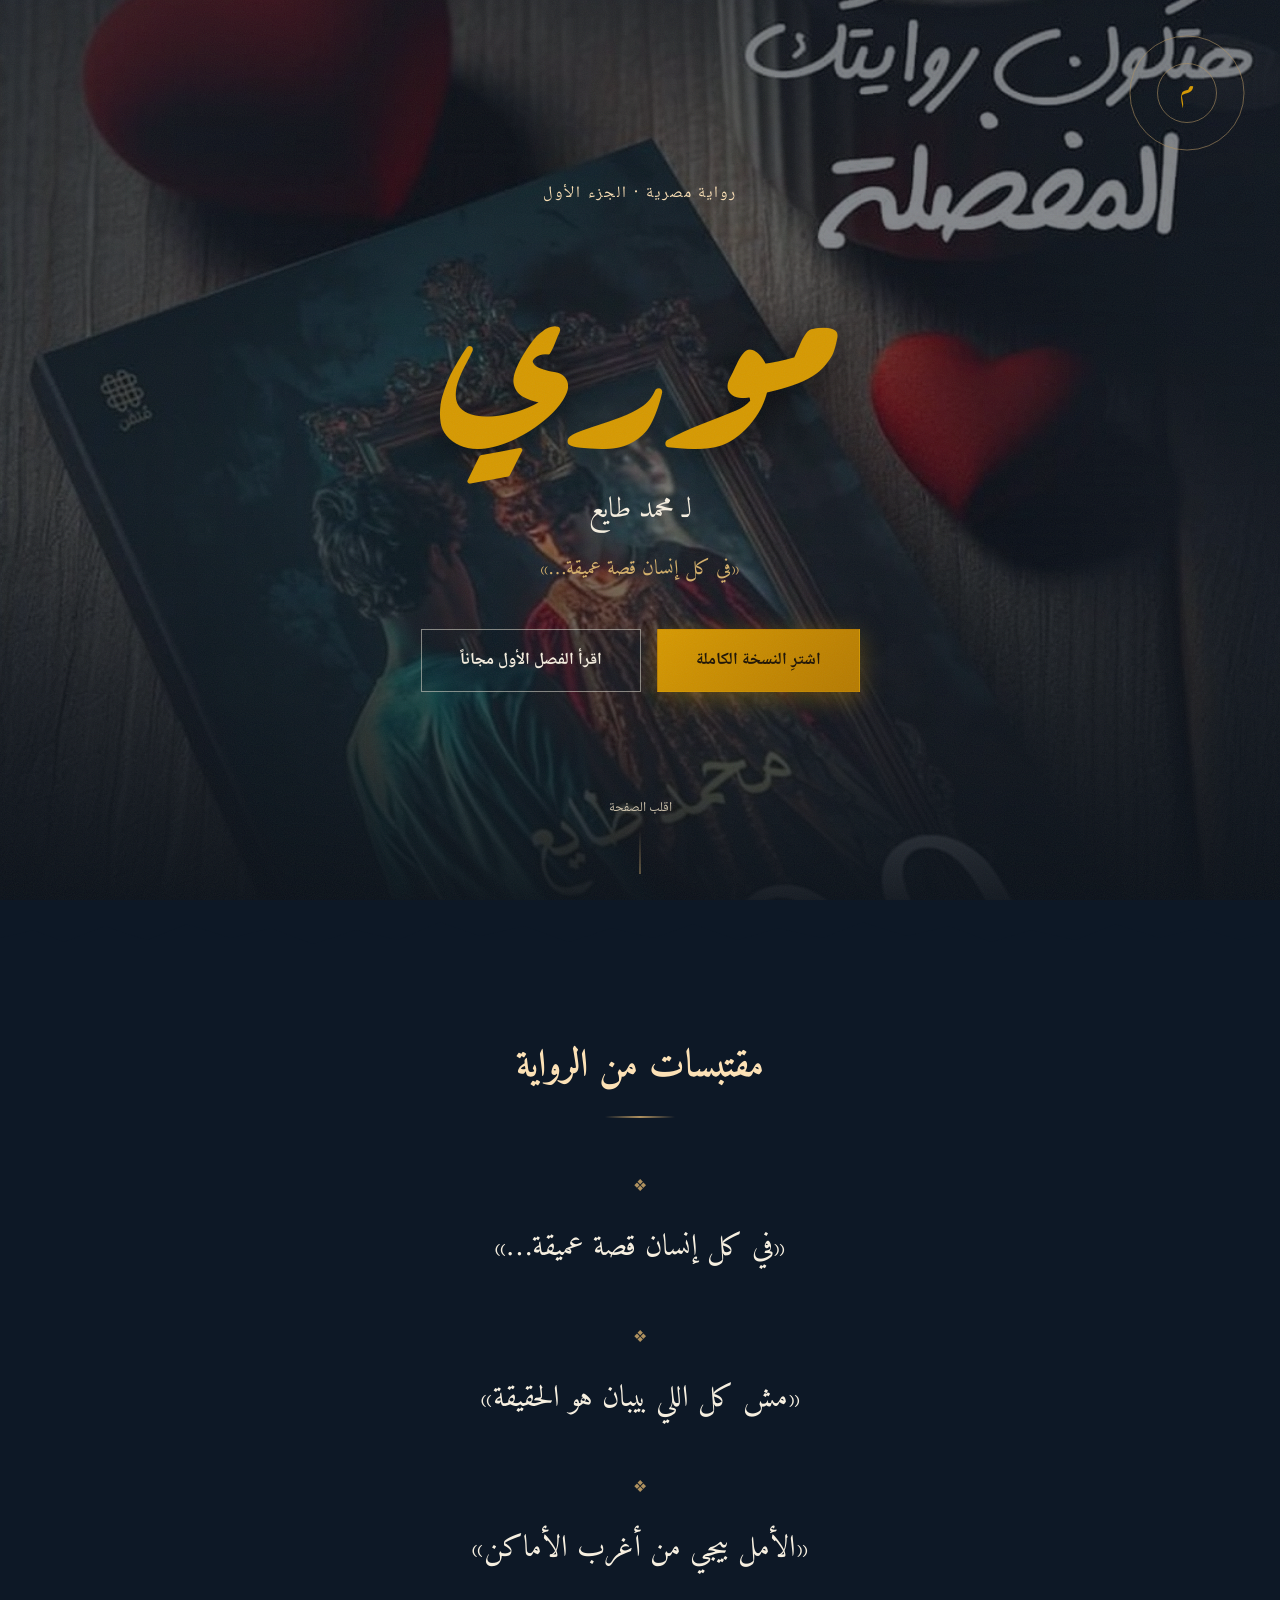
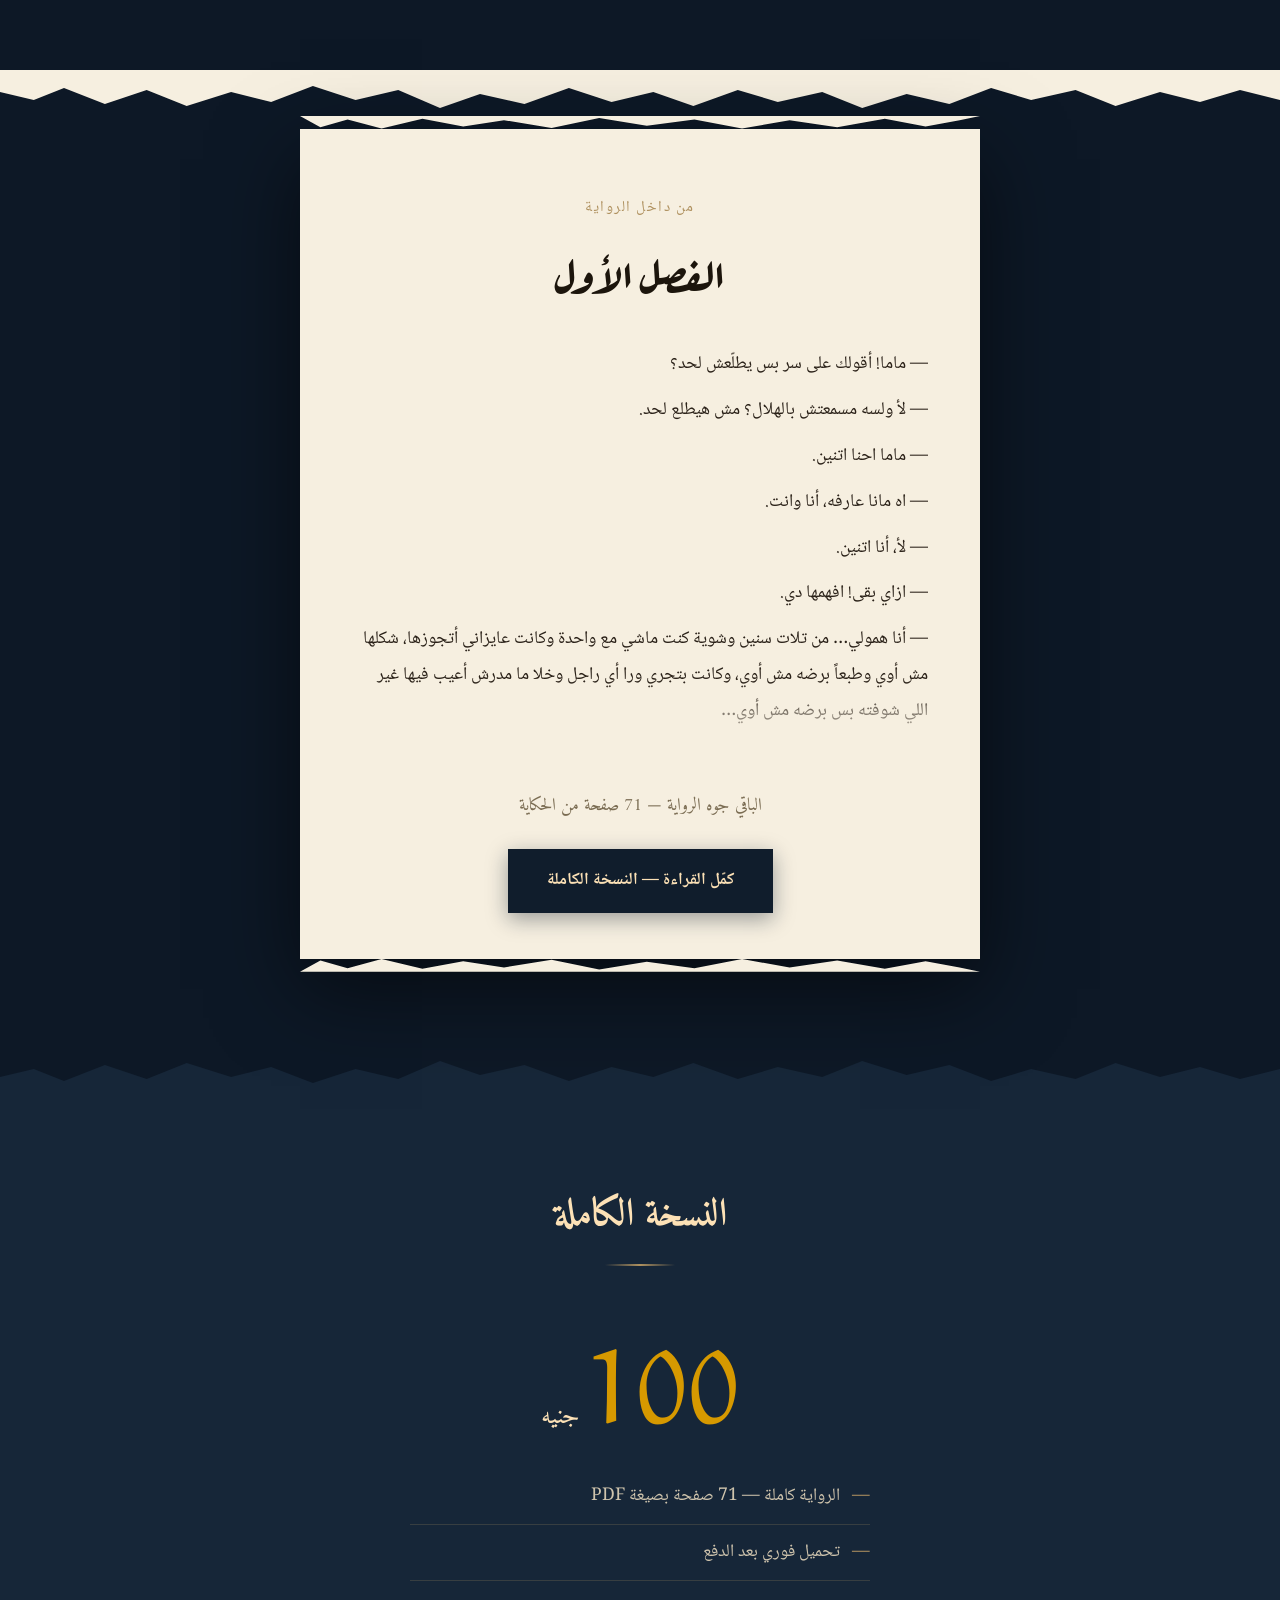
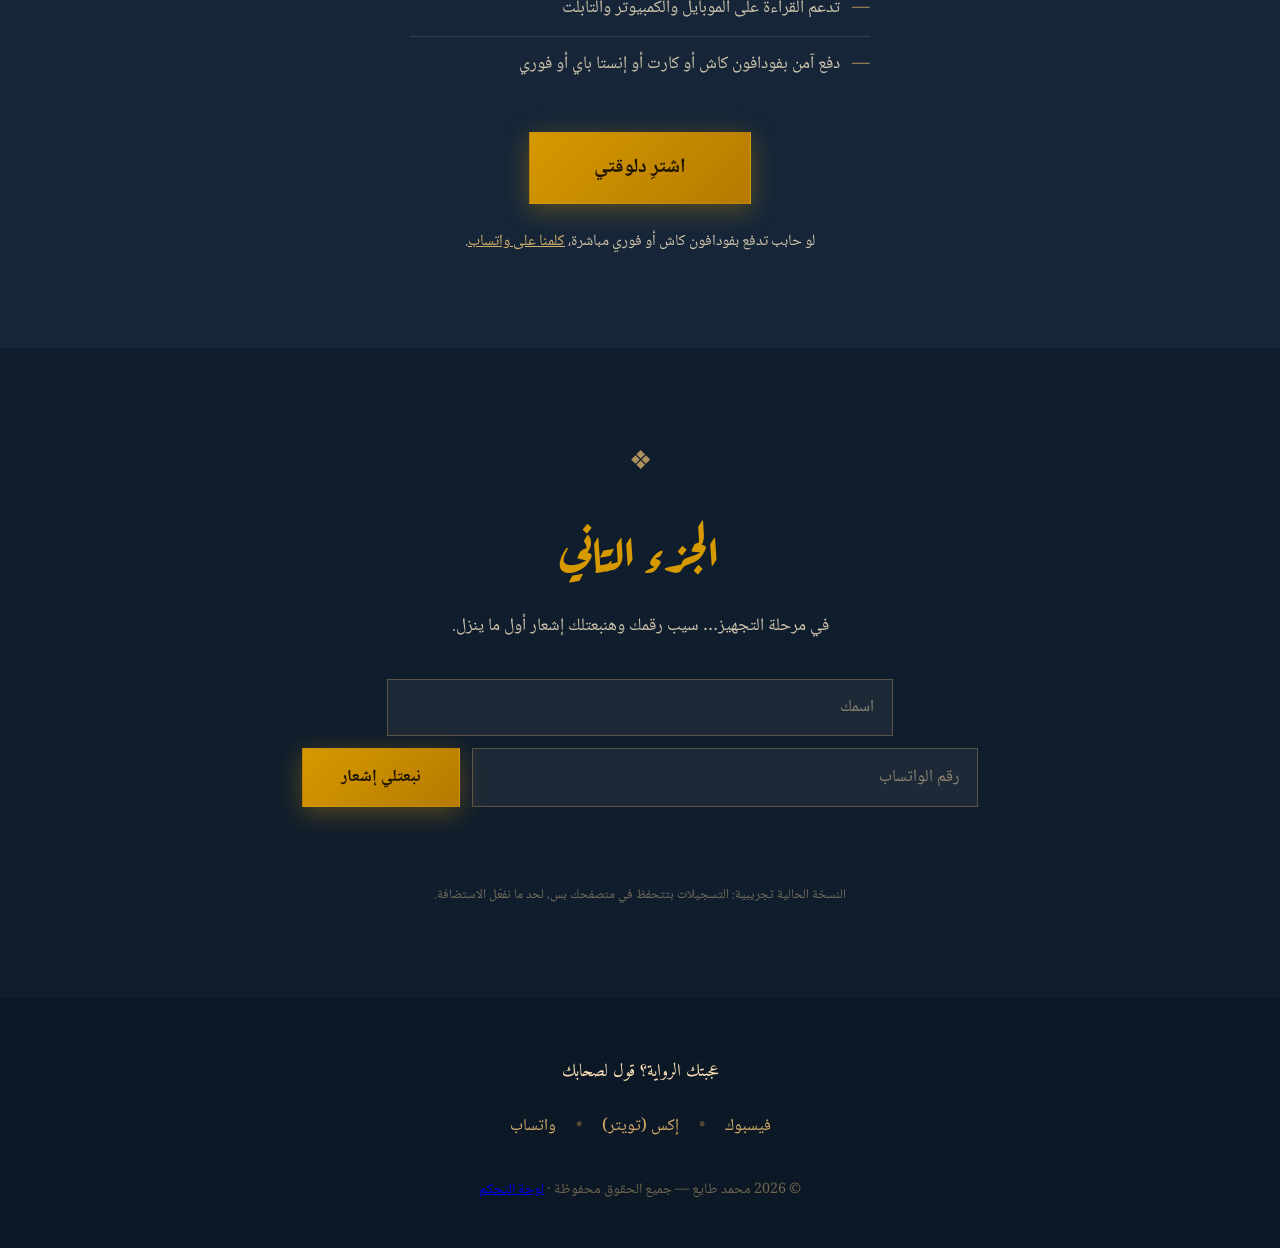
==== app/index.html @ 27481fc7 "Add files via upload" ====
<!DOCTYPE html>
<html lang="ar" dir="rtl">
<head>
    <meta charset="UTF-8">
    <meta name="viewport" content="width=device-width, initial-scale=1.0">
    <title>موري — رواية محمد طايع | اقرأ الفصل الأول مجاناً</title>
    <meta name="description" content="رواية «موري» لـ محمد طايع — هتكون روايتك المفضلة. اقرأ الفصل الأول مجاناً واشترِ النسخة الكاملة بتحميل فوري. الجزء التاني في مرحلة التجهيز.">

    <!-- Open Graph / Facebook -->
    <meta property="og:type" content="website">
    <meta property="og:title" content="موري — رواية محمد طايع">
    <meta property="og:description" content="هتكون روايتك المفضلة. اقرأ الفصل الأول مجاناً!">
    <meta property="og:image" content="https://mtayea.com/mory-cover.jpg">
    <meta property="og:url" content="https://mtayea.com">
    <meta property="og:locale" content="ar_AR">

    <!-- Twitter Card -->
    <meta name="twitter:card" content="summary_large_image">
    <meta name="twitter:title" content="موري — رواية محمد طايع">
    <meta name="twitter:description" content="هتكون روايتك المفضلة. اقرأ الفصل الأول مجاناً!">
    <meta name="twitter:image" content="https://mtayea.com/mory-cover.jpg">

    <link rel="icon" type="image/jpeg" href="mory-cover.jpg">
    <link rel="preconnect" href="https://fonts.googleapis.com">
    <link rel="preconnect" href="https://fonts.gstatic.com" crossorigin>
    <link href="https://fonts.googleapis.com/css2?family=Aref+Ruqaa:wght@400;700&family=Amiri:ital,wght@0,400;0,700;1,400&family=Noto+Naskh+Arabic:wght@400;600;700&display=swap" rel="stylesheet">
    <link rel="stylesheet" href="style.css">

    <!-- بيانات منظمة لمحركات البحث -->
    <script type="application/ld+json">
    {
        "@context": "https://schema.org",
        "@type": "Book",
        "name": "موري",
        "author": { "@type": "Person", "name": "محمد طايع" },
        "inLanguage": "ar",
        "bookFormat": "https://schema.org/EBook",
        "image": "https://mtayea.com/mory-cover.jpg",
        "url": "https://mtayea.com",
        "offers": { "@type": "Offer", "price": "100", "priceCurrency": "EGP", "availability": "https://schema.org/InStock" }
    }
    </script>
</head>
<body>

    <!-- طبقة حبيبات ورقية فوق الصفحة كلها -->
    <div class="grain" aria-hidden="true"></div>

    <!-- ============ الواجهة الرئيسية ============ -->
    <header class="hero" id="top">
        <div class="hero-bg" id="heroBg">
            <img src="mory-cover.jpg" alt="" aria-hidden="true" id="heroCoverImg">
        </div>
        <div class="hero-shade" aria-hidden="true"></div>

        <div class="hero-content">
            <p class="kicker reveal">رواية مصرية &middot; الجزء الأول</p>
            <h1 class="title reveal">موري</h1>
            <p class="author reveal">لـ محمد طايع</p>
            <p class="tagline reveal">«في كل إنسان قصة عميقة…»</p>
            <div class="hero-cta reveal">
                <a href="#buy" class="btn btn-gold">اشترِ النسخة الكاملة</a>
                <a href="#preview" class="btn btn-ghost">اقرأ الفصل الأول مجاناً</a>
            </div>
        </div>

        <!-- ختم دائري دوّار -->
        <div class="seal" aria-hidden="true">
            <svg viewBox="0 0 120 120">
                <defs>
                    <path id="sealPath" d="M60,60 m-44,0 a44,44 0 1,1 88,0 a44,44 0 1,1 -88,0"></path>
                </defs>
                <circle cx="60" cy="60" r="58" fill="none" stroke="#af915f" stroke-width="1" opacity="0.6"></circle>
                <circle cx="60" cy="60" r="30" fill="none" stroke="#af915f" stroke-width="1" opacity="0.6"></circle>
                <text class="seal-text">
                    <textPath href="#sealPath">رواية موري &bull; الجزء الأول &bull; محمد طايع &bull; رواية موري &bull; الجزء الأول &bull;</textPath>
                </text>
                <text x="60" y="66" text-anchor="middle" class="seal-center">م</text>
            </svg>
        </div>

        <a class="scroll-hint" href="#quotes" aria-label="انزل للأسفل">
            <span>اقلب الصفحة</span>
            <i></i>
        </a>
    </header>

    <!-- فاصل ورقي ممزق -->
    <svg class="tear" viewBox="0 0 1440 60" preserveAspectRatio="none" aria-hidden="true">
        <path fill="#0d1826" d="M0,60 L0,38 L38,30 L72,42 L118,26 L165,40 L210,24 L260,38 L305,28 L352,44 L400,30 L448,40 L495,22 L540,36 L590,26 L640,42 L688,28 L735,38 L780,24 L830,40 L875,28 L925,38 L970,22 L1020,36 L1068,26 L1115,42 L1160,30 L1210,40 L1255,24 L1305,38 L1350,28 L1395,40 L1440,30 L1440,60 Z"></path>
    </svg>

    <!-- ============ مقتبسات ============ -->
    <section class="quotes" id="quotes">
        <div class="wrap">
            <h2 class="section-title reveal">مقتبسات من الرواية</h2>
            <blockquote class="reveal">
                <p>«في كل إنسان قصة عميقة…»</p>
            </blockquote>
            <blockquote class="reveal">
                <p>«مش كل اللي بيبان هو الحقيقة»</p>
            </blockquote>
            <blockquote class="reveal">
                <p>«الأمل بيجي من أغرب الأماكن»</p>
            </blockquote>
        </div>
    </section>

    <svg class="tear flip" viewBox="0 0 1440 60" preserveAspectRatio="none" aria-hidden="true">
        <path fill="#f6efe0" d="M0,60 L0,38 L38,30 L72,42 L118,26 L165,40 L210,24 L260,38 L305,28 L352,44 L400,30 L448,40 L495,22 L540,36 L590,26 L640,42 L688,28 L735,38 L780,24 L830,40 L875,28 L925,38 L970,22 L1020,36 L1068,26 L1115,42 L1160,30 L1210,40 L1255,24 L1305,38 L1350,28 L1395,40 L1440,30 L1440,60 Z"></path>
    </svg>

    <!-- ============ الفصل الأول المجاني ============ -->
    <section class="preview" id="preview">
        <div class="wrap">
            <div class="paper reveal">
                <p class="chapter-label">من داخل الرواية</p>
                <h2 class="chapter-title">الفصل الأول</h2>
                <div class="chapter-text">
                    <p>&mdash; ماما! أقولك على سر بس يطلّعش لحد؟</p>
                    <p>&mdash; لأ ولسه مسمعتش بالهلال؟ مش هيطلع لحد.</p>
                    <p>&mdash; ماما احنا اتنين.</p>
                    <p>&mdash; اه مانا عارفه، أنا وانت.</p>
                    <p>&mdash; لأ، أنا اتنين.</p>
                    <p>&mdash; ازاي بقى! افهمها دي.</p>
                    <p>&mdash; أنا همولي&hellip; من تلات سنين وشوية كنت ماشي مع واحدة وكانت عايزاني أتجوزها، شكلها مش أوي وطبعاً برضه مش أوي، وكانت بتجري ورا أي راجل وخلا ما مدرش أعيب فيها غير اللي شوفته بس برضه مش أوي&hellip;</p>
                </div>
                <div class="paper-fade" aria-hidden="true"></div>
                <p class="paper-teaser">الباقي جوه الرواية &mdash; 71 صفحة من الحكاية</p>
                <a href="#buy" class="btn btn-dark">كمّل القراءة — النسخة الكاملة</a>
            </div>
        </div>
    </section>

    <svg class="tear" viewBox="0 0 1440 60" preserveAspectRatio="none" aria-hidden="true">
        <path fill="#162638" d="M0,60 L0,38 L38,30 L72,42 L118,26 L165,40 L210,24 L260,38 L305,28 L352,44 L400,30 L448,40 L495,22 L540,36 L590,26 L640,42 L688,28 L735,38 L780,24 L830,40 L875,28 L925,38 L970,22 L1020,36 L1068,26 L1115,42 L1160,30 L1210,40 L1255,24 L1305,38 L1350,28 L1395,40 L1440,30 L1440,60 Z"></path>
    </svg>

    <!-- ============ الشراء ============ -->
    <section class="buy" id="buy">
        <div class="wrap">
            <div id="downloadSection" class="download-banner" hidden>
                <h2>🎉 شكراً لشرائك!</h2>
                <p>الرواية كاملة جاهزة ليك دلوقتي.</p>
                <a href="mory.pdf" download class="btn btn-green">تحميل الرواية (PDF)</a>
            </div>

            <div id="downloadSection2" class="download-banner" hidden>
                <h2>🎉 شكراً لشرائك!</h2>
                <p>الجزء التاني جاهز ليك دلوقتي.</p>
                <a href="#" id="dlPart2" download class="btn btn-green">تحميل الجزء التاني (PDF)</a>
            </div>

            <figure id="backCoverWrap" class="back-cover" hidden>
                <img id="backCoverImg" src="" alt="الغلاف الخلفي لرواية موري">
                <figcaption>من قلب الغلاف</figcaption>
            </figure>

            <h2 class="section-title reveal">النسخة الكاملة</h2>
            <p class="price reveal"><span class="amount" id="priceLabel">100</span> <span class="currency">جنيه</span></p>
            <ul class="included reveal">
                <li>الرواية كاملة &mdash; 71 صفحة بصيغة PDF</li>
                <li>تحميل فوري بعد الدفع</li>
                <li>تدعم القراءة على الموبايل والكمبيوتر والتابلت</li>
                <li>دفع آمن بفودافون كاش أو كارت أو إنستا باي أو فوري</li>
            </ul>
            <button id="buyBtn" class="btn btn-gold btn-big reveal">اشترِ دلوقتي</button>
            <p class="pay-note reveal">لو حابب تدفع بفودافون كاش أو فوري مباشرة، <a href="#" id="whatsappOrder">كلمنا على واتساب</a>.</p>
        </div>
    </section>

    <!-- ============ الجزء التاني ============ -->
    <section class="part2" id="part2">
        <!-- حالة: لسه متنشرش -->
        <div class="wrap reveal" id="part2Pending">
            <p class="part2-mark" aria-hidden="true">❖</p>
            <h2>الجزء التاني</h2>
            <p class="part2-sub">في مرحلة التجهيز&hellip; سيب رقمك وهنبعتلك إشعار أول ما ينزل.</p>
            <form id="notifyForm" class="notify-form" novalidate>
                <label class="sr-only" for="notifyName">الاسم</label>
                <input type="text" id="notifyName" name="name" placeholder="اسمك" required>
                <label class="sr-only" for="notifyPhone">رقم الواتساب</label>
                <input type="tel" id="notifyPhone" name="phone" placeholder="رقم الواتساب" dir="rtl" required>
                <button type="submit" class="btn btn-gold">نبعتلي إشعار</button>
            </form>
            <p id="notifyMsg" class="notify-msg" role="status"></p>
            <p class="notify-foot">النسخة الحالية تجريبية: التسجيلات بتتحفظ في متصفحك بس، لحد ما نفعّل الاستضافة.</p>
        </div>

        <!-- حالة: متاح للشراء -->
        <div class="wrap" id="part2Live" hidden>
            <p class="part2-mark" aria-hidden="true">❖</p>
            <h2 id="part2Title">موري — الجزء التاني</h2>
            <p class="part2-sub">تكملة الحكاية&hellip; <span id="part2PriceLabel"></span> جنيه بس.</p>
            <button id="buyPart2Btn" class="btn btn-gold btn-big">اشترِ الجزء التاني</button>
            <p class="pay-note">لو حابب تدفع بفودافون كاش أو فوري مباشرة، <a href="#" id="whatsappOrder2">كلمنا على واتساب</a>.</p>
        </div>
    </section>

    <!-- ============ التذييل ============ -->
    <footer class="footer">
        <div class="wrap">
            <p class="footer-title">عجبتك الرواية؟ قول لصحابك</p>
            <div class="share-row">
                <button type="button" class="share-link" data-share="facebook">فيسبوك</button>
                <span class="dot" aria-hidden="true">&bull;</span>
                <button type="button" class="share-link" data-share="twitter">إكس (تويتر)</button>
                <span class="dot" aria-hidden="true">&bull;</span>
                <button type="button" class="share-link" data-share="whatsapp">واتساب</button>
            </div>
            <p class="copyright">© <span id="year"></span> محمد طايع &mdash; جميع الحقوق محفوظة &middot; <a href="admin.html">لوحة التحكم</a></p>
        </div>
    </footer>

    <!-- ============ نافذة الدفع ============ -->
    <div class="modal" id="payModal" role="dialog" aria-modal="true" aria-labelledby="payTitle" hidden>
        <div class="modal-backdrop" data-close></div>
        <div class="modal-panel">
            <button type="button" class="modal-close" data-close aria-label="إغلاق">&times;</button>
            <h2 id="payTitle">إتمام الشراء</h2>
            <p class="modal-sub">سيب بياناتك عشان نبعتلك الرواية ونأكد الدفع:</p>

            <form id="payForm" novalidate>
                <div class="field">
                    <label for="custName">الاسم الأول</label>
                    <input type="text" id="custName" required autocomplete="given-name">
                </div>
                <div class="field">
                    <label for="custPhone">رقم الموبايل</label>
                    <input type="tel" id="custPhone" placeholder="01xxxxxxxxx" required autocomplete="tel" dir="ltr">
                </div>
                <div class="field">
                    <label for="custEmail">الإيميل <small>(اختياري — عشان نبعتلك نسخة)</small></label>
                    <input type="email" id="custEmail" autocomplete="email" dir="ltr">
                </div>

                <p class="methods-label">اختار طريقة الدفع:</p>
                <div class="methods">
                    <button type="button" class="method" data-method="vodafone"><span class="method-name">فودافون كاش</span><span class="method-tag">محفظة</span></button>
                    <button type="button" class="method" data-method="instapay"><span class="method-name">إنستا باي</span><span class="method-tag">تحويل</span></button>
                    <button type="button" class="method" data-method="card"><span class="method-name">كارت فيزا / ماستر</span><span class="method-tag">بنكي</span></button>
                    <button type="button" class="method" data-method="fawry"><span class="method-name">فوري</span><span class="method-tag">كشك</span></button>
                </div>

                <p id="payMsg" class="pay-msg" role="alert"></p>
                <div id="fawryBox" class="fawry-box" hidden>
                    <p>ادفع بالكود ده في أقرب كشك فوري:</p>
                    <p class="fawry-code" id="fawryCode"></p>
                    <p class="fawry-note">بعد الدفع هيوصلك إشعار، ومنه هتقدر تحمّل الرواية.</p>
                </div>
            </form>
        </div>
    </div>

    <script src="script.js"></script>
</body>
</html>
---- app/style.css ----
/* ==========================================================
   موري — رواية محمد طايع
   ========================================================== */

:root {
    --navy: #162638;
    --navy-deep: #0d1826;
    --navy-ink: #101d2c;
    --ink: #f6efe0;
    --ink-dim: #cfc4ad;
    --gold: #af915f;
    --gold-bright: #d4af6a;
    --amber: #d69900;
    --cream: #fce1b6;
    --green: #2e9e6b;
    --ease-cine: cubic-bezier(.2, .6, 0, 1);
    --font-display: 'Aref Ruqaa', 'Amiri', serif;
    --font-head: 'Amiri', serif;
    --font-body: 'Noto Naskh Arabic', 'Amiri', serif;
}

* {
    margin: 0;
    padding: 0;
    box-sizing: border-box;
}

html {
    scroll-behavior: smooth;
    scroll-padding-top: 20px;
}

body {
    font-family: var(--font-body);
    background: var(--navy-deep);
    color: var(--ink);
    line-height: 2;
    font-size: 1.1rem;
    overflow-x: hidden;
}

::selection {
    background: var(--amber);
    color: #1a1206;
}

/* طبقة الحبيبات الورقية */
.grain {
    position: fixed;
    inset: 0;
    z-index: 50;
    pointer-events: none;
    opacity: .07;
    background-image: url("data:image/svg+xml,%3Csvg xmlns='http://www.w3.org/2000/svg' width='240' height='240'%3E%3Cfilter id='n'%3E%3CfeTurbulence type='fractalNoise' baseFrequency='0.9' numOctaves='2'/%3E%3C/filter%3E%3Crect width='240' height='240' filter='url(%23n)' opacity='1'/%3E%3C/svg%3E");
}

.wrap {
    max-width: 860px;
    margin: 0 auto;
    padding: 0 22px;
}

.sr-only {
    position: absolute;
    width: 1px;
    height: 1px;
    overflow: hidden;
    clip: rect(0 0 0 0);
    white-space: nowrap;
}

/* ============ الفاصل الورقي الممزق ============ */
.tear {
    display: block;
    width: 100%;
    height: 60px;
    margin-bottom: -1px;
}

.tear.flip {
    transform: scaleY(-1);
}

/* ============ الواجهة ============ */
.hero {
    position: relative;
    min-height: 100vh;
    min-height: 100svh;
    display: flex;
    align-items: center;
    justify-content: center;
    overflow: hidden;
    background: var(--navy-deep);
}

.hero-bg {
    position: absolute;
    inset: -12% 0;
    z-index: 0;
    will-change: transform;
}

.hero-bg img {
    width: 100%;
    height: 100%;
    object-fit: cover;
    transform: scale(1.15);
}

.hero-shade {
    position: absolute;
    inset: 0;
    z-index: 1;
    background:
        linear-gradient(to top, rgba(10, 16, 24, .96) 0%, rgba(10, 16, 24, .45) 45%, rgba(10, 16, 24, .55) 100%);
}

.hero-content {
    position: relative;
    z-index: 2;
    text-align: center;
    padding: 90px 20px 120px;
}

.kicker {
    color: var(--cream);
    font-size: 1rem;
    letter-spacing: .12em;
    margin-bottom: 8px;
}

.title {
    font-family: var(--font-display);
    font-weight: 700;
    font-size: clamp(5.5rem, 20vw, 13rem);
    line-height: 1.25;
    color: var(--amber);
    text-shadow: 0 6px 40px rgba(0, 0, 0, .65);
    margin-bottom: 4px;
}

.author {
    font-family: var(--font-head);
    font-size: clamp(1.3rem, 3.5vw, 1.8rem);
    color: var(--ink);
    margin-bottom: 10px;
}

.tagline {
    font-family: var(--font-head);
    color: var(--gold-bright);
    font-size: clamp(1.05rem, 3vw, 1.3rem);
    margin-bottom: 38px;
}

.hero-cta {
    display: flex;
    gap: 16px;
    justify-content: center;
    flex-wrap: wrap;
}

/* أزرار */
.btn {
    display: inline-block;
    font-family: var(--font-body);
    font-weight: 700;
    font-size: 1.05rem;
    padding: 14px 38px;
    border: 1px solid transparent;
    cursor: pointer;
    text-decoration: none;
    transition: transform .35s var(--ease-cine), box-shadow .35s var(--ease-cine), background .35s;
}

.btn-gold {
    background: linear-gradient(135deg, var(--amber), #b57a00);
    color: #1c1204;
    box-shadow: 0 6px 26px rgba(214, 153, 0, .35);
}

.btn-gold:hover {
    transform: translateY(-3px);
    box-shadow: 0 12px 34px rgba(214, 153, 0, .5);
}

.btn-ghost {
    border-color: rgba(246, 239, 224, .5);
    color: var(--ink);
    background: rgba(13, 24, 38, .3);
}

.btn-ghost:hover {
    border-color: var(--gold-bright);
    color: var(--cream);
    transform: translateY(-3px);
}

.btn-dark {
    background: var(--navy-ink);
    color: var(--cream);
    box-shadow: 0 6px 20px rgba(16, 29, 44, .4);
}

.btn-dark:hover {
    transform: translateY(-3px);
    background: var(--navy);
}

.btn-green {
    background: linear-gradient(135deg, #35b57c, #1f7a50);
    color: #fff;
    box-shadow: 0 6px 26px rgba(46, 158, 107, .4);
}

.btn-big {
    font-size: 1.25rem;
    padding: 18px 64px;
}

/* الختم الدوّار */
.seal {
    position: absolute;
    z-index: 3;
    top: 34px;
    inset-inline-start: 34px;
    width: 118px;
    height: 118px;
}

.seal svg {
    width: 100%;
    height: 100%;
    overflow: visible;
}

.seal-text {
    font-family: var(--font-head);
    font-size: 10.5px;
    fill: var(--gold-bright);
    letter-spacing: .18em;
}

.seal-center {
    font-family: var(--font-display);
    font-size: 26px;
    fill: var(--amber);
}

.seal svg {
    animation: spin 22s linear infinite;
}

@keyframes spin {
    to { transform: rotate(360deg); }
}

/* مؤشر النزول */
.scroll-hint {
    position: absolute;
    z-index: 3;
    bottom: 26px;
    left: 50%;
    transform: translateX(-50%);
    display: flex;
    flex-direction: column;
    align-items: center;
    gap: 8px;
    color: var(--ink-dim);
    font-size: .85rem;
    text-decoration: none;
    transition: color .3s;
}

.scroll-hint:hover { color: var(--cream); }

.scroll-hint i {
    display: block;
    width: 1px;
    height: 44px;
    background: linear-gradient(to bottom, transparent, var(--gold));
    animation: drip 2.2s var(--ease-cine) infinite;
}

@keyframes drip {
    0% { transform: scaleY(0); transform-origin: top; }
    45% { transform: scaleY(1); transform-origin: top; }
    55% { transform: scaleY(1); transform-origin: bottom; }
    100% { transform: scaleY(0); transform-origin: bottom; }
}

/* ============ المقتبسات ============ */
.quotes {
    background: var(--navy-deep);
    padding: 70px 0 90px;
    text-align: center;
}

.section-title {
    font-family: var(--font-head);
    font-weight: 700;
    font-size: clamp(1.7rem, 5vw, 2.4rem);
    color: var(--cream);
    margin-bottom: 54px;
    position: relative;
    display: inline-block;
}

.section-title::after {
    content: "";
    display: block;
    width: 70px;
    height: 2px;
    margin: 10px auto 0;
    background: linear-gradient(to left, transparent, var(--gold), transparent);
}

.quotes blockquote {
    margin: 0 auto 44px;
    max-width: 620px;
}

.quotes blockquote:last-child { margin-bottom: 0; }

.quotes blockquote p {
    font-family: var(--font-head);
    font-size: clamp(1.4rem, 4.5vw, 1.9rem);
    color: var(--ink);
}

.quotes blockquote::before {
    content: "❖";
    display: block;
    color: var(--gold);
    font-size: 1rem;
    margin-bottom: 14px;
}

/* ============ الفصل المجاني (ورقة الكتاب) ============ */
.preview {
    background: var(--navy-deep);
    padding: 0 0 80px;
}

.paper {
    position: relative;
    background: var(--ink);
    color: #2a2118;
    max-width: 680px;
    margin: 0 auto;
    padding: 64px 52px 46px;
    box-shadow: 0 30px 80px rgba(0, 0, 0, .55);
}

.paper::before,
.paper::after {
    content: "";
    position: absolute;
    right: 0;
    left: 0;
    height: 14px;
    background: inherit;
    clip-path: polygon(0 100%, 3% 20%, 7% 75%, 12% 10%, 18% 80%, 24% 25%, 30% 70%, 37% 15%, 44% 85%, 51% 30%, 58% 75%, 65% 10%, 72% 70%, 79% 20%, 86% 80%, 92% 25%, 97% 70%, 100% 100%);
}

.paper::before { top: -13px; transform: scaleY(-1); }
.paper::after { bottom: -13px; }

.chapter-label {
    text-align: center;
    color: var(--gold);
    font-size: .95rem;
    letter-spacing: .1em;
    margin-bottom: 4px;
}

.chapter-title {
    font-family: var(--font-display);
    font-weight: 700;
    text-align: center;
    font-size: clamp(2rem, 6vw, 2.8rem);
    color: #1c150c;
    margin-bottom: 30px;
}

.chapter-text p {
    margin-bottom: 10px;
    font-size: 1.12rem;
}

.paper-fade {
    height: 90px;
    margin-top: -60px;
    position: relative;
    background: linear-gradient(to bottom, transparent, var(--ink) 85%);
    pointer-events: none;
}

.paper-teaser {
    text-align: center;
    color: #7a6c52;
    font-family: var(--font-head);
    margin: 18px 0 26px;
}

.paper .btn {
    display: table;
    margin: 0 auto;
}

/* ============ الشراء ============ */
.buy {
    background: var(--navy);
    padding: 80px 0 90px;
    text-align: center;
}

.download-banner {
    max-width: 560px;
    margin: 0 auto 60px;
    padding: 40px 30px;
    border: 1px solid rgba(53, 181, 124, .55);
    background: rgba(46, 158, 107, .1);
    animation: rise .6s var(--ease-cine);
}

.download-banner h2 {
    font-family: var(--font-head);
    color: #4bd598;
    margin-bottom: 8px;
}

.download-banner p { color: var(--ink-dim); margin-bottom: 22px; }

.price {
    margin-bottom: 26px;
}

.price .amount {
    font-family: var(--font-display);
    font-size: clamp(4rem, 14vw, 6.5rem);
    color: var(--amber);
    line-height: 1;
}

.price .currency {
    font-family: var(--font-head);
    font-size: 1.6rem;
    color: var(--cream);
}

.included {
    list-style: none;
    max-width: 460px;
    margin: 0 auto 40px;
    text-align: right;
}

.included li {
    padding: 10px 0;
    border-bottom: 1px solid rgba(175, 145, 95, .22);
    color: var(--ink-dim);
}

.included li::before {
    content: "—";
    color: var(--gold);
    margin-inline-end: 12px;
}

.included li:last-child { border-bottom: none; }

.pay-note {
    margin-top: 22px;
    color: var(--ink-dim);
    font-size: .98rem;
}

.pay-note a { color: var(--gold-bright); }

/* الغلاف الخلفي */
.back-cover {
    max-width: 280px;
    margin: 0 auto 50px;
}

.back-cover img {
    width: 100%;
    border: 1px solid rgba(175, 145, 95, .45);
    box-shadow: 0 18px 50px rgba(0, 0, 0, .5);
}

.back-cover figcaption {
    margin-top: 12px;
    color: var(--gold-bright);
    font-family: var(--font-head);
    font-size: .98rem;
}

/* ============ الجزء التاني ============ */
.part2 {
    background: var(--navy-ink);
    padding: 90px 0;
    text-align: center;
}

.part2-mark {
    color: var(--gold);
    font-size: 1.6rem;
    margin-bottom: 8px;
}

.part2 h2 {
    font-family: var(--font-display);
    font-weight: 700;
    font-size: clamp(2.2rem, 7vw, 3.2rem);
    color: var(--amber);
    margin-bottom: 10px;
}

.part2-sub {
    color: var(--ink-dim);
    max-width: 480px;
    margin: 0 auto 34px;
}

.notify-form {
    display: flex;
    gap: 12px;
    justify-content: center;
    flex-wrap: wrap;
}

.notify-form input {
    font-family: var(--font-body);
    font-size: 1.05rem;
    padding: 13px 18px;
    background: rgba(246, 239, 224, .06);
    border: 1px solid rgba(175, 145, 95, .4);
    color: var(--ink);
    min-width: 220px;
    transition: border-color .3s;
}

.notify-form input::placeholder { color: #8d8574; }

.notify-form input:focus {
    outline: none;
    border-color: var(--gold-bright);
}

.notify-msg {
    margin-top: 18px;
    color: #4bd598;
    min-height: 1.8em;
    font-weight: 600;
}

.notify-msg.error { color: #ff8080; }

.notify-foot {
    margin-top: 26px;
    font-size: .82rem;
    color: #776f5e;
}

/* ============ التذييل ============ */
.footer {
    background: var(--navy-deep);
    padding: 56px 0 44px;
    text-align: center;
}

.footer-title {
    font-family: var(--font-head);
    color: var(--cream);
    margin-bottom: 18px;
}

.share-row {
    display: flex;
    gap: 14px;
    justify-content: center;
    align-items: center;
    margin-bottom: 30px;
}

.share-link {
    background: none;
    border: none;
    font-family: var(--font-body);
    font-size: 1.05rem;
    color: var(--gold-bright);
    cursor: pointer;
    padding: 4px 6px;
    border-bottom: 1px solid transparent;
    transition: border-color .3s, color .3s;
}

.share-link:hover {
    color: var(--cream);
    border-bottom-color: var(--gold);
}

.dot { color: #53492f; }

.copyright {
    color: #6f6650;
    font-size: .9rem;
}

/* ============ نافذة الدفع ============ */
.modal {
    position: fixed;
    inset: 0;
    z-index: 100;
    display: flex;
    align-items: center;
    justify-content: center;
    padding: 20px;
}

.modal[hidden] { display: none; }

.modal-backdrop {
    position: absolute;
    inset: 0;
    background: rgba(6, 10, 16, .9);
    animation: fadein .35s var(--ease-cine);
}

.modal-panel {
    position: relative;
    width: 100%;
    max-width: 460px;
    max-height: 90vh;
    overflow-y: auto;
    background: var(--navy);
    border: 1px solid rgba(175, 145, 95, .45);
    padding: 44px 36px 36px;
    box-shadow: 0 30px 90px rgba(0, 0, 0, .7);
    animation: rise .45s var(--ease-cine);
}

.modal-close {
    position: absolute;
    top: 12px;
    inset-inline-end: 16px;
    background: none;
    border: none;
    color: var(--ink-dim);
    font-size: 2rem;
    line-height: 1;
    cursor: pointer;
    transition: color .3s;
}

.modal-close:hover { color: var(--amber); }

.modal-panel h2 {
    font-family: var(--font-head);
    color: var(--cream);
    margin-bottom: 6px;
}

.modal-sub {
    color: var(--ink-dim);
    font-size: .98rem;
    margin-bottom: 26px;
}

.field { margin-bottom: 16px; }

.field label {
    display: block;
    font-size: .92rem;
    color: var(--cream);
    margin-bottom: 6px;
}

.field label small { color: #8d8574; }

.field input {
    width: 100%;
    font-family: var(--font-body);
    font-size: 1.05rem;
    padding: 12px 14px;
    background: rgba(246, 239, 224, .06);
    border: 1px solid rgba(175, 145, 95, .4);
    color: var(--ink);
    transition: border-color .3s;
}

.field input:focus {
    outline: none;
    border-color: var(--gold-bright);
}

.methods-label {
    margin: 24px 0 12px;
    color: var(--cream);
    font-size: .95rem;
}

.methods {
    display: grid;
    grid-template-columns: 1fr 1fr;
    gap: 10px;
}

.method {
    display: flex;
    justify-content: space-between;
    align-items: center;
    gap: 8px;
    font-family: var(--font-body);
    font-size: .98rem;
    padding: 13px 14px;
    background: rgba(13, 24, 38, .6);
    border: 1px solid rgba(175, 145, 95, .3);
    color: var(--ink);
    cursor: pointer;
    transition: border-color .3s, background .3s;
    text-align: right;
}

.method:hover {
    border-color: var(--amber);
    background: rgba(214, 153, 0, .08);
}

.method-tag {
    font-size: .72rem;
    color: var(--gold);
    border: 1px solid rgba(175, 145, 95, .4);
    padding: 1px 8px;
    white-space: nowrap;
}

.pay-msg {
    margin-top: 18px;
    color: #ff9d9d;
    min-height: 1.6em;
    font-size: .95rem;
}

.pay-msg.ok { color: #4bd598; }

.fawry-box {
    margin-top: 16px;
    padding: 18px;
    border: 1px dashed var(--gold);
    text-align: center;
}

.fawry-code {
    font-size: 1.7rem;
    font-weight: 700;
    color: var(--amber);
    letter-spacing: .15em;
    margin: 8px 0;
    direction: ltr;
}

.fawry-note { font-size: .88rem; color: var(--ink-dim); }

/* ============ حركات الظهور ============ */
.reveal {
    opacity: 0;
    transform: translateY(34px);
    transition: opacity 1.1s var(--ease-cine), transform 1.1s var(--ease-cine);
}

.reveal.in {
    opacity: 1;
    transform: none;
}

@keyframes fadein {
    from { opacity: 0; }
    to { opacity: 1; }
}

@keyframes rise {
    from { opacity: 0; transform: translateY(26px); }
    to { opacity: 1; transform: none; }
}

/* ============ موبايل ============ */
@media (max-width: 640px) {
    .seal {
        width: 88px;
        height: 88px;
        top: 20px;
        inset-inline-start: 20px;
    }

    .paper { padding: 54px 26px 36px; }

    .methods { grid-template-columns: 1fr; }

    .hero-cta .btn { width: 100%; max-width: 320px; }

    .notify-form input,
    .notify-form .btn { width: 100%; }
}
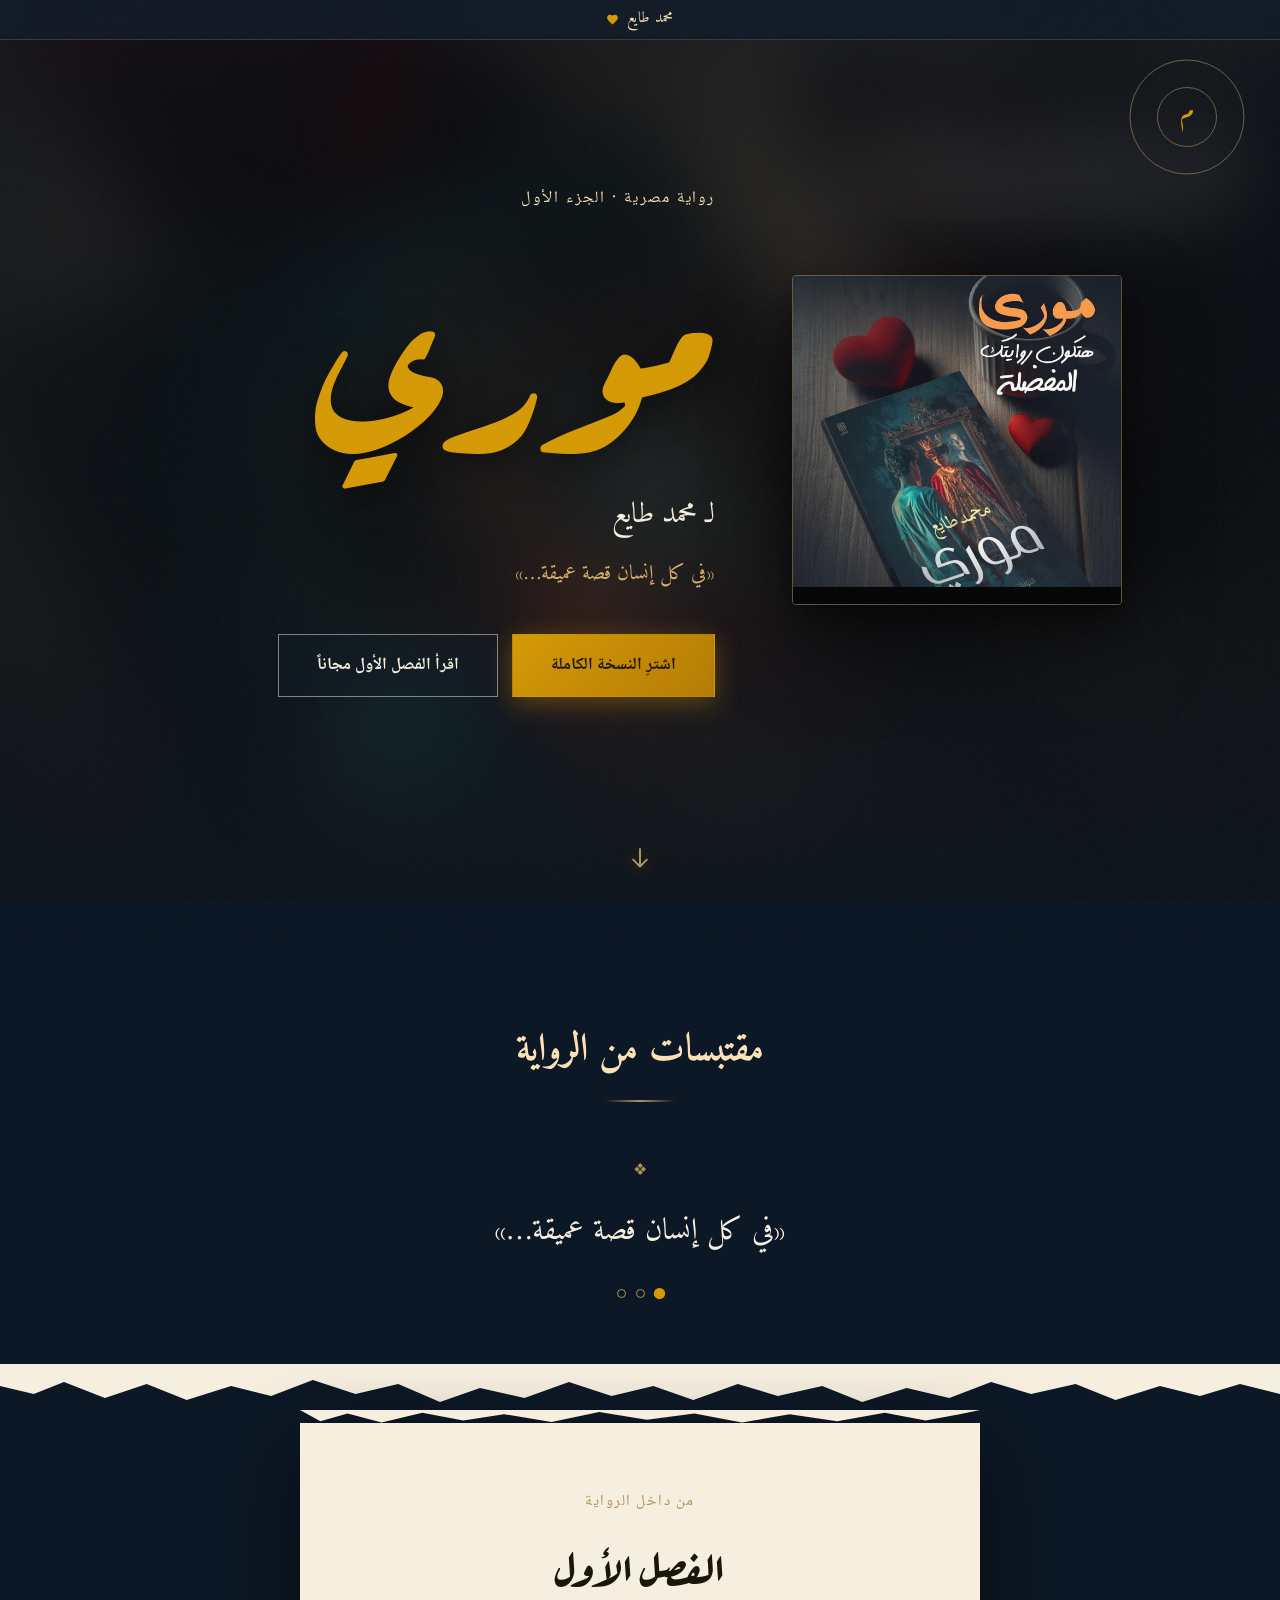
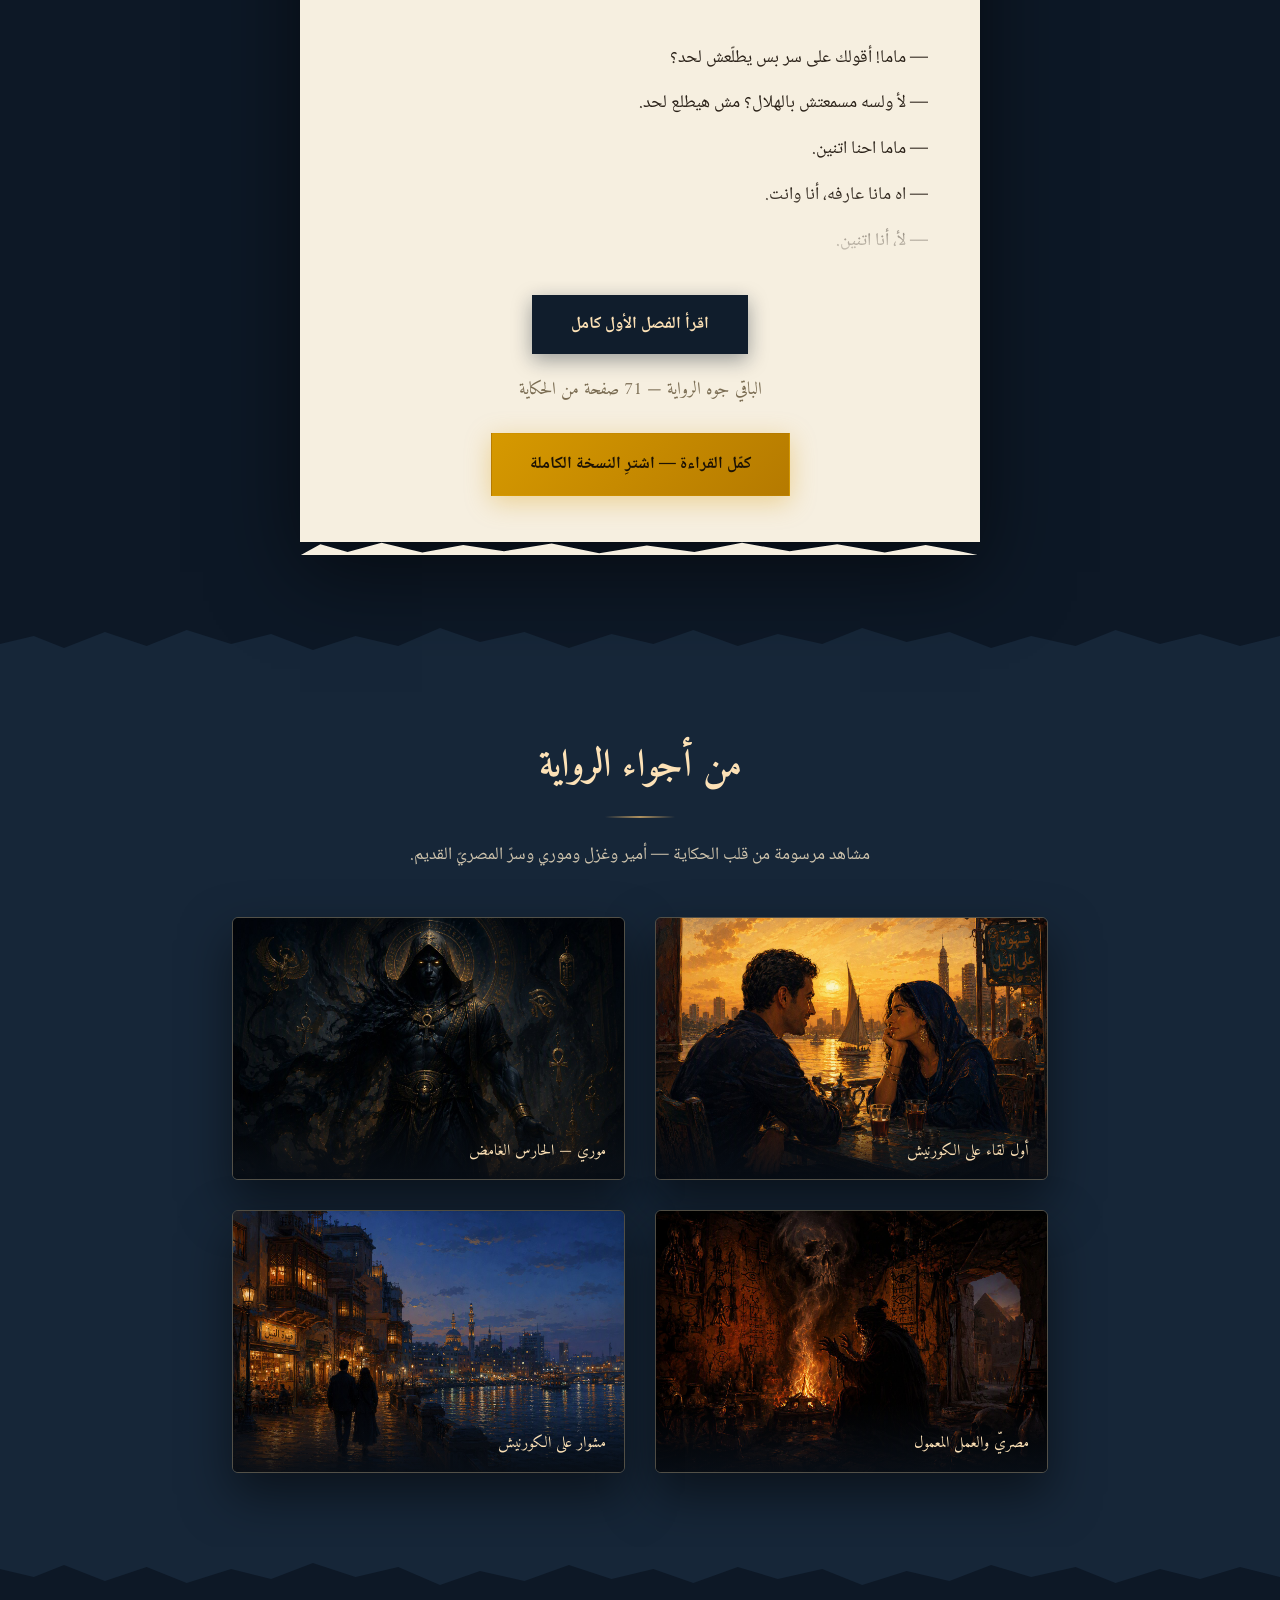
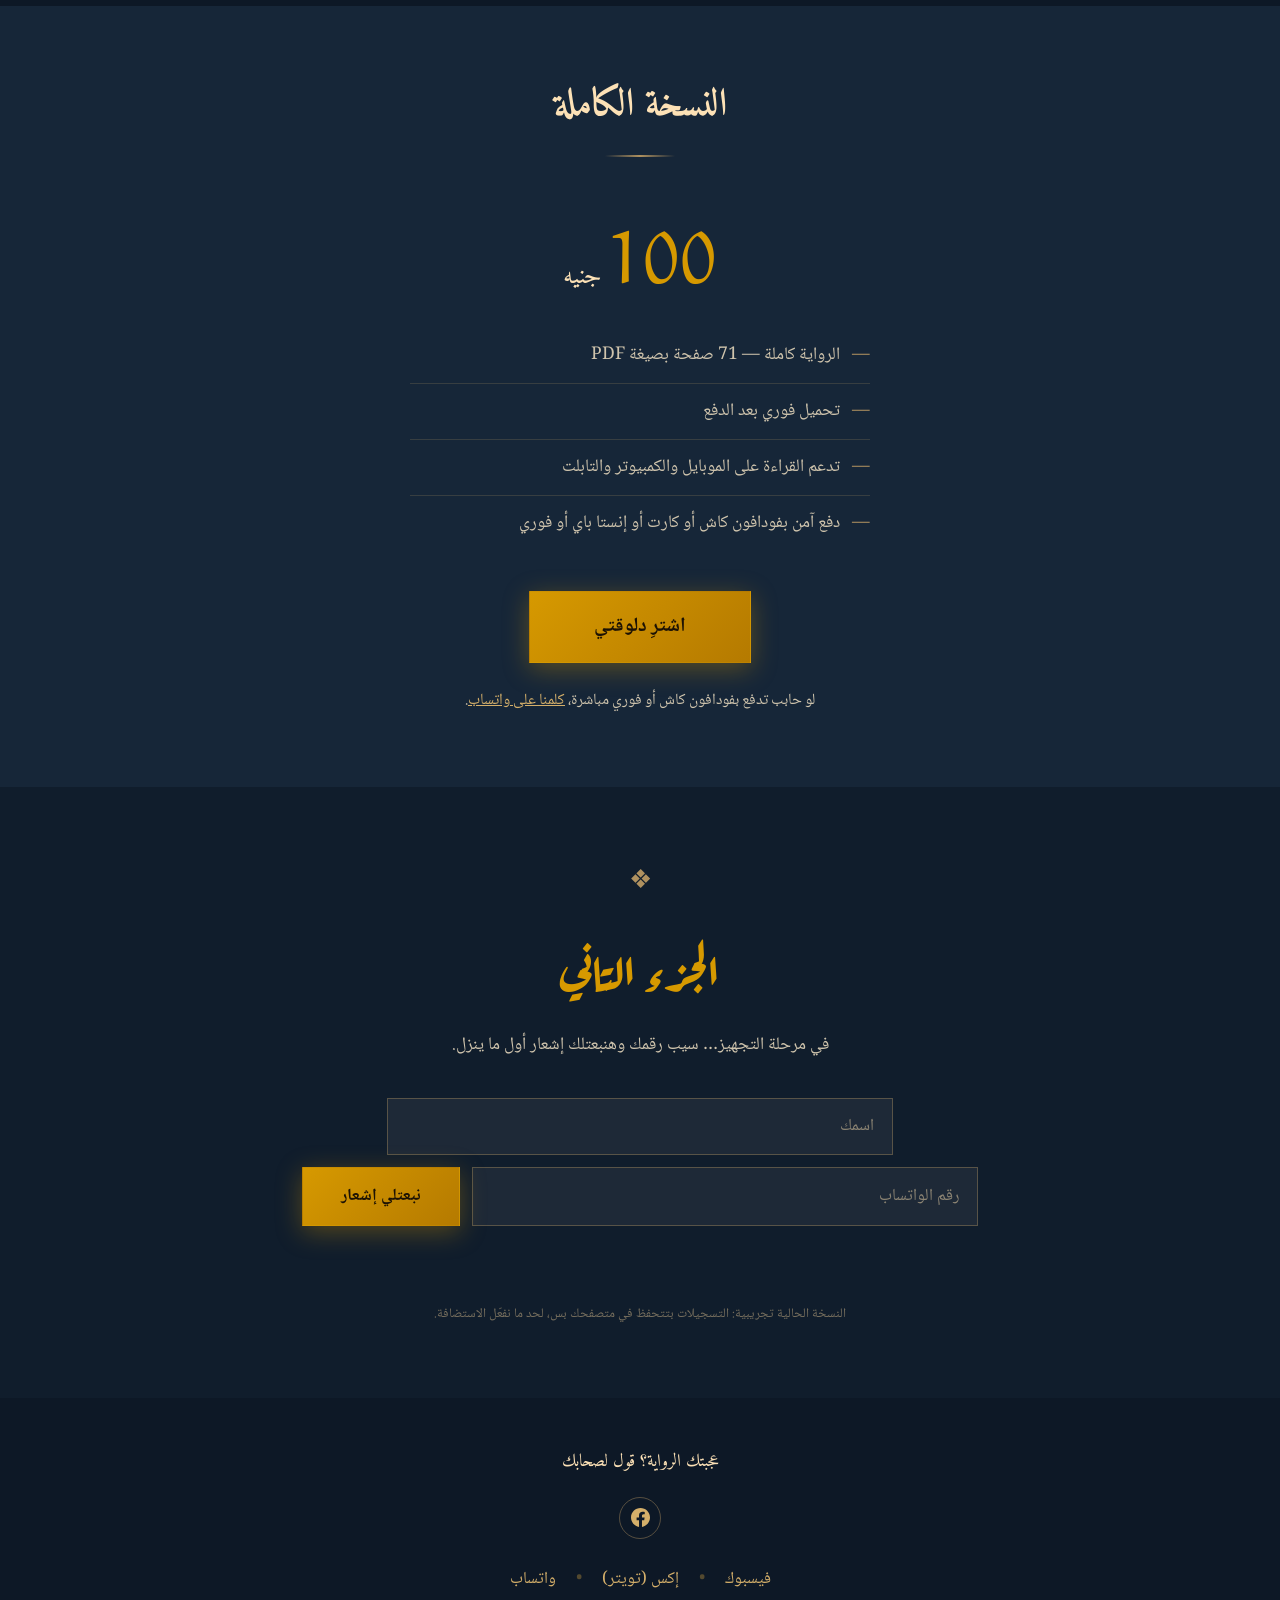
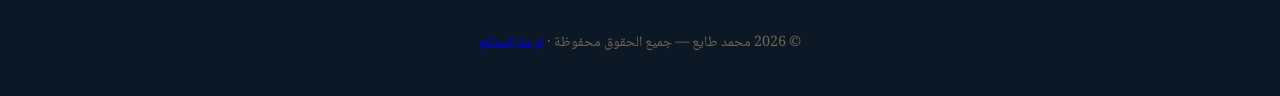
==== commit 48ff932d: "Add files via upload" ====
--- a/app/index.html
+++ b/app/index.html
@@ -46,21 +46,35 @@
     <!-- طبقة حبيبات ورقية فوق الصفحة كلها -->
     <div class="grain" aria-hidden="true"></div>
 
+    <!-- شريط المؤلف العلوي -->
+    <div class="topbar">
+        <span class="topbar-name">محمد طايع</span>
+        <svg class="topbar-heart" viewBox="0 0 24 24" aria-hidden="true">
+            <path d="M12 21.35l-1.45-1.32C5.4 15.36 2 12.28 2 8.5 2 5.42 4.42 3 7.5 3c1.74 0 3.41.81 4.5 2.09C13.09 3.81 14.76 3 16.5 3 19.58 3 22 5.42 22 8.5c0 3.78-3.4 6.86-8.55 11.54L12 21.35z"></path>
+        </svg>
+    </div>
+
     <!-- ============ الواجهة الرئيسية ============ -->
     <header class="hero" id="top">
-        <div class="hero-bg" id="heroBg">
-            <img src="mory-cover.jpg" alt="" aria-hidden="true" id="heroCoverImg">
+        <div class="hero-ambience" aria-hidden="true">
+            <img src="mory-cover.jpg" alt="" id="heroBgImg">
         </div>
         <div class="hero-shade" aria-hidden="true"></div>
 
-        <div class="hero-content">
-            <p class="kicker reveal">رواية مصرية &middot; الجزء الأول</p>
-            <h1 class="title reveal">موري</h1>
-            <p class="author reveal">لـ محمد طايع</p>
-            <p class="tagline reveal">«في كل إنسان قصة عميقة…»</p>
-            <div class="hero-cta reveal">
-                <a href="#buy" class="btn btn-gold">اشترِ النسخة الكاملة</a>
-                <a href="#preview" class="btn btn-ghost">اقرأ الفصل الأول مجاناً</a>
+        <div class="hero-inner">
+            <figure class="hero-book reveal">
+                <img src="mory-cover.jpg" alt="غلاف رواية موري" id="heroCoverImg">
+            </figure>
+
+            <div class="hero-text">
+                <p class="kicker reveal">رواية مصرية &middot; الجزء الأول</p>
+                <h1 class="title reveal">موري</h1>
+                <p class="author reveal">لـ محمد طايع</p>
+                <p class="tagline reveal">«في كل إنسان قصة عميقة…»</p>
+                <div class="hero-cta reveal">
+                    <a href="#buy" class="btn btn-gold">اشترِ النسخة الكاملة</a>
+                    <a href="#preview" class="btn btn-ghost">اقرأ الفصل الأول مجاناً</a>
+                </div>
             </div>
         </div>
 
@@ -80,8 +94,9 @@
         </div>
 
         <a class="scroll-hint" href="#quotes" aria-label="انزل للأسفل">
-            <span>اقلب الصفحة</span>
-            <i></i>
+            <svg class="scroll-arrow" viewBox="0 0 24 24" aria-hidden="true">
+                <path d="M12 4v14m0 0l-5.5-5.5M12 18l5.5-5.5" fill="none" stroke="currentColor" stroke-width="1.6" stroke-linecap="round" stroke-linejoin="round"></path>
+            </svg>
         </a>
     </header>
 
@@ -94,15 +109,22 @@
     <section class="quotes" id="quotes">
         <div class="wrap">
             <h2 class="section-title reveal">مقتبسات من الرواية</h2>
-            <blockquote class="reveal">
-                <p>«في كل إنسان قصة عميقة…»</p>
-            </blockquote>
-            <blockquote class="reveal">
-                <p>«مش كل اللي بيبان هو الحقيقة»</p>
-            </blockquote>
-            <blockquote class="reveal">
-                <p>«الأمل بيجي من أغرب الأماكن»</p>
-            </blockquote>
+            <div class="quote-slider reveal" id="quoteSlider">
+                <blockquote class="quote-slide active">
+                    <p>«في كل إنسان قصة عميقة…»</p>
+                </blockquote>
+                <blockquote class="quote-slide">
+                    <p>«مش كل اللي بيبان هو الحقيقة»</p>
+                </blockquote>
+                <blockquote class="quote-slide">
+                    <p>«الأمل بيجي من أغرب الأماكن»</p>
+                </blockquote>
+                <div class="quote-dots" role="tablist" aria-label="تنقل بين المقتبسات">
+                    <button type="button" class="quote-dot active" data-slide="0" aria-label="مقتبس 1"></button>
+                    <button type="button" class="quote-dot" data-slide="1" aria-label="مقتبس 2"></button>
+                    <button type="button" class="quote-dot" data-slide="2" aria-label="مقتبس 3"></button>
+                </div>
+            </div>
         </div>
     </section>
 
@@ -116,7 +138,7 @@
             <div class="paper reveal">
                 <p class="chapter-label">من داخل الرواية</p>
                 <h2 class="chapter-title">الفصل الأول</h2>
-                <div class="chapter-text">
+                <div class="chapter-text collapsed" id="chapterText">
                     <p>&mdash; ماما! أقولك على سر بس يطلّعش لحد؟</p>
                     <p>&mdash; لأ ولسه مسمعتش بالهلال؟ مش هيطلع لحد.</p>
                     <p>&mdash; ماما احنا اتنين.</p>
@@ -125,14 +147,45 @@
                     <p>&mdash; ازاي بقى! افهمها دي.</p>
                     <p>&mdash; أنا همولي&hellip; من تلات سنين وشوية كنت ماشي مع واحدة وكانت عايزاني أتجوزها، شكلها مش أوي وطبعاً برضه مش أوي، وكانت بتجري ورا أي راجل وخلا ما مدرش أعيب فيها غير اللي شوفته بس برضه مش أوي&hellip;</p>
                 </div>
-                <div class="paper-fade" aria-hidden="true"></div>
+                <div class="paper-fade" id="paperFade" aria-hidden="true"></div>
+                <button type="button" class="btn btn-dark" id="chapterToggle">اقرأ الفصل الأول كامل</button>
                 <p class="paper-teaser">الباقي جوه الرواية &mdash; 71 صفحة من الحكاية</p>
-                <a href="#buy" class="btn btn-dark">كمّل القراءة — النسخة الكاملة</a>
+                <a href="#buy" class="btn btn-gold">كمّل القراءة — اشترِ النسخة الكاملة</a>
             </div>
         </div>
     </section>
 
     <svg class="tear" viewBox="0 0 1440 60" preserveAspectRatio="none" aria-hidden="true">
+        <path fill="#162638" d="M0,60 L0,38 L38,30 L72,42 L118,26 L165,40 L210,24 L260,38 L305,28 L352,44 L400,30 L448,40 L495,22 L540,36 L590,26 L640,42 L688,28 L735,38 L780,24 L830,40 L875,28 L925,38 L970,22 L1020,36 L1068,26 L1115,42 L1160,30 L1210,40 L1255,24 L1305,38 L1350,28 L1395,40 L1440,30 L1440,60 Z"></path>
+    </svg>
+
+    <!-- ============ معرض من أجواء الرواية ============ -->
+    <section class="gallery" id="gallery">
+        <div class="wrap">
+            <h2 class="section-title reveal">من أجواء الرواية</h2>
+            <p class="gallery-sub reveal">مشاهد مرسومة من قلب الحكاية &mdash; أمير وغزل وموري وسرّ المصريّ القديم.</p>
+            <div class="gallery-grid">
+                <figure class="gallery-item reveal">
+                    <img src="scene-nile.jpg" alt="كافيه على كورنيش النيل عند الغروب — المشهد الأول بين أمير وغزل" loading="lazy">
+                    <figcaption>أول لقاء على الكورنيش</figcaption>
+                </figure>
+                <figure class="gallery-item reveal">
+                    <img src="scene-mory.jpg" alt="موري — الحارس الغامض وسط الظلال" loading="lazy">
+                    <figcaption>موري &mdash; الحارس الغامض</figcaption>
+                </figure>
+                <figure class="gallery-item reveal">
+                    <img src="scene-sorcerer.jpg" alt="مصريّ الدجال في خرابته أثناء العمل" loading="lazy">
+                    <figcaption>مصريّ والعمل المعمول</figcaption>
+                </figure>
+                <figure class="gallery-item reveal">
+                    <img src="scene-love.jpg" alt="مشوار أمير وغزل على كورنيش النيل وقت المغيب" loading="lazy">
+                    <figcaption>مشوار على الكورنيش</figcaption>
+                </figure>
+            </div>
+        </div>
+    </section>
+
+    <svg class="tear flip" viewBox="0 0 1440 60" preserveAspectRatio="none" aria-hidden="true">
         <path fill="#162638" d="M0,60 L0,38 L38,30 L72,42 L118,26 L165,40 L210,24 L260,38 L305,28 L352,44 L400,30 L448,40 L495,22 L540,36 L590,26 L640,42 L688,28 L735,38 L780,24 L830,40 L875,28 L925,38 L970,22 L1020,36 L1068,26 L1115,42 L1160,30 L1210,40 L1255,24 L1305,38 L1350,28 L1395,40 L1440,30 L1440,60 Z"></path>
     </svg>
 
@@ -143,12 +196,6 @@
                 <h2>🎉 شكراً لشرائك!</h2>
                 <p>الرواية كاملة جاهزة ليك دلوقتي.</p>
                 <a href="mory.pdf" download class="btn btn-green">تحميل الرواية (PDF)</a>
-            </div>
-
-            <div id="downloadSection2" class="download-banner" hidden>
-                <h2>🎉 شكراً لشرائك!</h2>
-                <p>الجزء التاني جاهز ليك دلوقتي.</p>
-                <a href="#" id="dlPart2" download class="btn btn-green">تحميل الجزء التاني (PDF)</a>
             </div>
 
             <figure id="backCoverWrap" class="back-cover" hidden>
@@ -187,13 +234,33 @@
             <p class="notify-foot">النسخة الحالية تجريبية: التسجيلات بتتحفظ في متصفحك بس، لحد ما نفعّل الاستضافة.</p>
         </div>
 
-        <!-- حالة: متاح للشراء -->
+        <!-- حالة: متاح للشراء — بنفس شكل قسم الجزء الأول -->
         <div class="wrap" id="part2Live" hidden>
-            <p class="part2-mark" aria-hidden="true">❖</p>
-            <h2 id="part2Title">موري — الجزء التاني</h2>
-            <p class="part2-sub">تكملة الحكاية&hellip; <span id="part2PriceLabel"></span> جنيه بس.</p>
+            <div id="downloadSection2" class="download-banner" hidden>
+                <h2>🎉 شكراً لشرائك!</h2>
+                <p>الجزء التاني جاهز ليك دلوقتي.</p>
+                <a href="#" id="dlPart2" download class="btn btn-green">تحميل الجزء التاني (PDF)</a>
+            </div>
+
+            <figure class="hero-book part2-book" id="part2Covers" hidden>
+                <img id="p2FrontImg" src="" alt="غلاف الجزء التاني">
+            </figure>
+
+            <h2 class="section-title" id="part2Title">موري — الجزء التاني</h2>
+            <p class="price"><span class="amount" id="part2PriceLabel">100</span> <span class="currency">جنيه</span></p>
+            <ul class="included">
+                <li>الجزء التاني كامل &mdash; تكملة الحكاية بصيغة PDF</li>
+                <li>تحميل فوري بعد الدفع</li>
+                <li>تدعم القراءة على الموبايل والكمبيوتر والتابلت</li>
+                <li>دفع آمن بفودافون كاش أو كارت أو إنستا باي أو فوري</li>
+            </ul>
             <button id="buyPart2Btn" class="btn btn-gold btn-big">اشترِ الجزء التاني</button>
             <p class="pay-note">لو حابب تدفع بفودافون كاش أو فوري مباشرة، <a href="#" id="whatsappOrder2">كلمنا على واتساب</a>.</p>
+
+            <figure id="backCoverWrap2" class="back-cover" hidden>
+                <img id="p2BackImg" src="" alt="الغلاف الخلفي للجزء التاني">
+                <figcaption>من قلب الغلاف</figcaption>
+            </figure>
         </div>
     </section>
 
@@ -201,6 +268,20 @@
     <footer class="footer">
         <div class="wrap">
             <p class="footer-title">عجبتك الرواية؟ قول لصحابك</p>
+            <div class="social-row" id="socialRow">
+                <a href="#" id="socialWhatsapp" class="social-icon" target="_blank" rel="noopener" aria-label="واتساب" hidden>
+                    <svg viewBox="0 0 24 24" aria-hidden="true"><path d="M17.472 14.382c-.297-.149-1.758-.867-2.03-.967-.273-.099-.471-.148-.67.15-.197.297-.767.966-.94 1.164-.173.199-.347.223-.644.075-.297-.15-1.255-.463-2.39-1.475-.883-.788-1.48-1.761-1.653-2.059-.173-.297-.018-.458.13-.606.134-.133.298-.347.446-.52.149-.174.198-.298.298-.497.099-.198.05-.371-.025-.52-.075-.149-.669-1.612-.916-2.207-.242-.579-.487-.5-.669-.51-.173-.008-.371-.01-.57-.01-.198 0-.52.074-.792.372-.272.297-1.04 1.016-1.04 2.479 0 1.462 1.065 2.875 1.213 3.074.149.198 2.096 3.2 5.077 4.487.709.306 1.262.489 1.694.625.712.227 1.36.195 1.871.118.571-.085 1.758-.719 2.006-1.413.248-.694.248-1.289.173-1.413-.074-.124-.272-.198-.57-.347m-5.421 7.403h-.004a9.87 9.87 0 01-5.031-1.378l-.361-.214-3.741.982.998-3.648-.235-.374a9.86 9.86 0 01-1.51-5.26c.001-5.45 4.436-9.884 9.888-9.884 2.64 0 5.122 1.03 6.988 2.898a9.825 9.825 0 012.893 6.994c-.003 5.45-4.437 9.884-9.885 9.884m8.413-18.297A11.815 11.815 0 0012.05 0C5.495 0 .16 5.335.157 11.892c0 2.096.547 4.142 1.588 5.945L.057 24l6.305-1.654a11.882 11.882 0 005.683 1.448h.005c6.554 0 11.89-5.335 11.893-11.893a11.821 11.821 0 00-3.48-8.413z"/></svg>
+                </a>
+                <a href="#" id="socialFacebook" class="social-icon" target="_blank" rel="noopener" aria-label="فيسبوك" hidden>
+                    <svg viewBox="0 0 24 24" aria-hidden="true"><path d="M24 12.073c0-6.627-5.373-12-12-12s-12 5.373-12 12c0 5.99 4.388 10.954 10.125 11.854v-8.385H7.078v-3.47h3.047V9.43c0-3.007 1.792-4.669 4.533-4.669 1.312 0 2.686.235 2.686.235v2.953H15.83c-1.491 0-1.956.925-1.956 1.874v2.25h3.328l-.532 3.47h-2.796v8.385C19.612 23.027 24 18.062 24 12.073z"/></svg>
+                </a>
+                <a href="#" id="socialEmail" class="social-icon" target="_blank" rel="noopener" aria-label="إيميل" hidden>
+                    <svg viewBox="0 0 24 24" aria-hidden="true"><path d="M24 5.457v13.909c0 .904-.732 1.636-1.636 1.636h-3.819V11.73L12 16.64l-6.545-4.91v9.273H1.636A1.636 1.636 0 010 19.366V5.457c0-2.023 2.309-3.178 3.927-1.964L5.455 4.64 12 9.548l6.545-4.91 1.528-1.145C21.69 2.28 24 3.434 24 5.457z"/></svg>
+                </a>
+                <a href="#" id="socialPhone" class="social-icon" aria-label="اتصال" hidden>
+                    <svg viewBox="0 0 24 24" aria-hidden="true"><path d="M6.62 10.79c1.44 2.83 3.76 5.14 6.59 6.59l2.2-2.2c.27-.27.67-.36 1.02-.24 1.12.37 2.33.57 3.57.57.55 0 1 .45 1 1V20c0 .55-.45 1-1 1-9.39 0-17-7.61-17-17 0-.55.45-1 1-1h3.5c.55 0 1 .45 1 1 0 1.25.2 2.45.57 3.57.11.35.03.74-.25 1.02l-2.2 2.2z"/></svg>
+                </a>
+            </div>
             <div class="share-row">
                 <button type="button" class="share-link" data-share="facebook">فيسبوك</button>
                 <span class="dot" aria-hidden="true">&bull;</span>
@@ -236,6 +317,7 @@
 
                 <p class="methods-label">اختار طريقة الدفع:</p>
                 <div class="methods">
+                    <button type="button" class="method method-qr" data-method="qr"><span class="method-name">مسح كود تحويل مباشر</span><span class="method-tag">الأسرع</span></button>
                     <button type="button" class="method" data-method="vodafone"><span class="method-name">فودافون كاش</span><span class="method-tag">محفظة</span></button>
                     <button type="button" class="method" data-method="instapay"><span class="method-name">إنستا باي</span><span class="method-tag">تحويل</span></button>
                     <button type="button" class="method" data-method="card"><span class="method-name">كارت فيزا / ماستر</span><span class="method-tag">بنكي</span></button>
@@ -243,6 +325,21 @@
                 </div>
 
                 <p id="payMsg" class="pay-msg" role="alert"></p>
+                <div id="qrBox" class="qr-box" hidden>
+                    <p class="qr-title">امسح الكود بالتطبيق وحوّل <span id="qrAmount"></span> جنيه مباشرة:</p>
+                    <div class="qr-codes">
+                        <figure class="qr-item" id="qrInstapayWrap" hidden>
+                            <img id="qrInstapayImg" src="" alt="كود إنستا باي للتحويل">
+                            <figcaption>إنستا باي</figcaption>
+                        </figure>
+                        <figure class="qr-item" id="qrVodafoneWrap" hidden>
+                            <img id="qrVodafoneImg" src="" alt="كود فودافون كاش للتحويل">
+                            <figcaption>فودافون كاش</figcaption>
+                        </figure>
+                    </div>
+                    <p class="qr-note" id="qrNote">بعد التحويل اضغط «أنا حوّلت» وابعتلي إشعار التحويل على واتساب عشان نبعتلك الرواية فوراً.</p>
+                    <button type="button" class="btn btn-green" id="qrConfirmBtn">أنا حوّلت — تأكيد على واتساب</button>
+                </div>
                 <div id="fawryBox" class="fawry-box" hidden>
                     <p>ادفع بالكود ده في أقرب كشك فوري:</p>
                     <p class="fawry-code" id="fawryCode"></p>
--- a/app/style.css
+++ b/app/style.css
@@ -93,18 +93,19 @@
     background: var(--navy-deep);
 }
 
-.hero-bg {
+/* خلفية أجواء مبهمة من صورة الغلاف */
+.hero-ambience {
     position: absolute;
-    inset: -12% 0;
+    inset: -8%;
     z-index: 0;
-    will-change: transform;
-}
-
-.hero-bg img {
+}
+
+.hero-ambience img {
     width: 100%;
     height: 100%;
     object-fit: cover;
-    transform: scale(1.15);
+    filter: blur(38px) brightness(.32) saturate(1.1);
+    transform: scale(1.1);
 }
 
 .hero-shade {
@@ -112,14 +113,42 @@
     inset: 0;
     z-index: 1;
     background:
-        linear-gradient(to top, rgba(10, 16, 24, .96) 0%, rgba(10, 16, 24, .45) 45%, rgba(10, 16, 24, .55) 100%);
-}
-
-.hero-content {
+        radial-gradient(ellipse at center, transparent 30%, rgba(10, 16, 24, .55) 100%),
+        linear-gradient(to top, rgba(10, 16, 24, .95) 0%, transparent 35%);
+}
+
+.hero-inner {
     position: relative;
     z-index: 2;
-    text-align: center;
-    padding: 90px 20px 120px;
+    width: 100%;
+    max-width: 1020px;
+    padding: 110px 28px 130px;
+    display: grid;
+    grid-template-columns: minmax(230px, 330px) 1fr;
+    gap: clamp(36px, 6vw, 80px);
+    align-items: center;
+}
+
+.hero-book {
+    margin: 0;
+    justify-self: center;
+    will-change: transform;
+}
+
+.hero-book img {
+    width: 100%;
+    max-width: 330px;
+    display: block;
+    border-radius: 4px;
+    border: 1px solid rgba(175, 145, 95, .5);
+    box-shadow:
+        0 40px 80px rgba(0, 0, 0, .7),
+        0 12px 28px rgba(0, 0, 0, .5),
+        inset 0 0 0 1px rgba(246, 239, 224, .06);
+}
+
+.hero-text {
+    text-align: right;
 }
 
 .kicker {
@@ -155,8 +184,8 @@
 
 .hero-cta {
     display: flex;
-    gap: 16px;
-    justify-content: center;
+    gap: 14px;
+    justify-content: flex-start;
     flex-wrap: wrap;
 }
 
@@ -222,7 +251,7 @@
 .seal {
     position: absolute;
     z-index: 3;
-    top: 34px;
+    top: 58px;
     inset-inline-start: 34px;
     width: 118px;
     height: 118px;
@@ -253,6 +282,45 @@
 
 @keyframes spin {
     to { transform: rotate(360deg); }
+}
+
+/* شريط المؤلف العلوي */
+.topbar {
+    position: fixed;
+    top: 0;
+    right: 0;
+    left: 0;
+    z-index: 40;
+    display: flex;
+    align-items: center;
+    justify-content: center;
+    gap: 8px;
+    height: 40px;
+    background: rgba(13, 24, 38, .82);
+    backdrop-filter: blur(8px);
+    -webkit-backdrop-filter: blur(8px);
+    border-bottom: 1px solid rgba(175, 145, 95, .28);
+}
+
+.topbar-name {
+    font-family: var(--font-head);
+    font-size: .95rem;
+    color: var(--cream);
+    letter-spacing: .02em;
+}
+
+.topbar-heart {
+    width: 13px;
+    height: 13px;
+    fill: var(--amber);
+    animation: heartbeat 2.4s var(--ease-cine) infinite;
+}
+
+@keyframes heartbeat {
+    0%, 28%, 100% { transform: scale(1); }
+    10% { transform: scale(1.35); }
+    18% { transform: scale(1.12); }
+    24% { transform: scale(1.3); }
 }
 
 /* مؤشر النزول */
@@ -272,27 +340,26 @@
     transition: color .3s;
 }
 
-.scroll-hint:hover { color: var(--cream); }
-
-.scroll-hint i {
+.scroll-hint:hover { color: var(--gold-bright); }
+
+.scroll-arrow {
     display: block;
-    width: 1px;
-    height: 44px;
-    background: linear-gradient(to bottom, transparent, var(--gold));
-    animation: drip 2.2s var(--ease-cine) infinite;
-}
-
-@keyframes drip {
-    0% { transform: scaleY(0); transform-origin: top; }
-    45% { transform: scaleY(1); transform-origin: top; }
-    55% { transform: scaleY(1); transform-origin: bottom; }
-    100% { transform: scaleY(0); transform-origin: bottom; }
+    width: 30px;
+    height: 30px;
+    color: var(--gold);
+    filter: drop-shadow(0 0 10px rgba(215, 153, 0, .35));
+    animation: arrow-bounce 2.2s var(--ease-cine) infinite;
+}
+
+@keyframes arrow-bounce {
+    0%, 100% { transform: translateY(0); opacity: .85; }
+    50% { transform: translateY(9px); opacity: 1; }
 }
 
 /* ============ المقتبسات ============ */
 .quotes {
     background: var(--navy-deep);
-    padding: 70px 0 90px;
+    padding: 54px 0 66px;
     text-align: center;
 }
 
@@ -315,17 +382,59 @@
     background: linear-gradient(to left, transparent, var(--gold), transparent);
 }
 
-.quotes blockquote {
-    margin: 0 auto 44px;
+.quote-slider {
     max-width: 620px;
-}
-
-.quotes blockquote:last-child { margin-bottom: 0; }
-
-.quotes blockquote p {
+    margin: 0 auto;
+    position: relative;
+    min-height: 120px;
+}
+
+.quote-slide {
+    position: absolute;
+    inset: 0;
+    margin: 0 auto;
+    max-width: 620px;
+    opacity: 0;
+    transform: translateY(10px);
+    transition: opacity .6s var(--ease-cine), transform .6s var(--ease-cine);
+    pointer-events: none;
+}
+
+.quote-slide.active {
+    position: relative;
+    opacity: 1;
+    transform: none;
+    pointer-events: auto;
+}
+
+.quote-slide p {
     font-family: var(--font-head);
     font-size: clamp(1.4rem, 4.5vw, 1.9rem);
     color: var(--ink);
+}
+
+.quote-dots {
+    display: flex;
+    justify-content: center;
+    gap: 10px;
+    margin-top: 26px;
+}
+
+.quote-dot {
+    width: 9px;
+    height: 9px;
+    border-radius: 50%;
+    border: 1px solid var(--gold);
+    background: transparent;
+    padding: 0;
+    cursor: pointer;
+    transition: background .3s, transform .3s;
+}
+
+.quote-dot.active {
+    background: var(--amber);
+    border-color: var(--amber);
+    transform: scale(1.25);
 }
 
 .quotes blockquote::before {
@@ -339,7 +448,7 @@
 /* ============ الفصل المجاني (ورقة الكتاب) ============ */
 .preview {
     background: var(--navy-deep);
-    padding: 0 0 80px;
+    padding: 0 0 64px;
 }
 
 .paper {
@@ -383,6 +492,15 @@
     margin-bottom: 30px;
 }
 
+.chapter-text {
+    overflow: hidden;
+    transition: max-height .7s var(--ease-cine);
+}
+
+.chapter-text.collapsed {
+    max-height: 210px;
+}
+
 .chapter-text p {
     margin-bottom: 10px;
     font-size: 1.12rem;
@@ -394,6 +512,15 @@
     position: relative;
     background: linear-gradient(to bottom, transparent, var(--ink) 85%);
     pointer-events: none;
+    transition: opacity .5s;
+}
+
+.paper-fade.hidden-fade {
+    opacity: 0;
+}
+
+#chapterToggle {
+    margin-top: 14px;
 }
 
 .paper-teaser {
@@ -408,10 +535,63 @@
     margin: 0 auto;
 }
 
+/* ============ معرض الأجواء ============ */
+.gallery {
+    background: var(--navy);
+    padding: 64px 0 74px;
+    text-align: center;
+}
+
+.gallery-sub {
+    color: var(--ink-dim);
+    max-width: 520px;
+    margin: -34px auto 44px;
+}
+
+.gallery-grid {
+    display: grid;
+    grid-template-columns: repeat(2, 1fr);
+    gap: clamp(18px, 3vw, 30px);
+    max-width: 940px;
+    margin: 0 auto;
+}
+
+.gallery-item {
+    margin: 0;
+    position: relative;
+    overflow: hidden;
+    border-radius: 6px;
+    border: 1px solid rgba(175, 145, 95, .4);
+    box-shadow: 0 22px 50px rgba(0, 0, 0, .5);
+}
+
+.gallery-item img {
+    display: block;
+    width: 100%;
+    aspect-ratio: 3 / 2;
+    object-fit: cover;
+    transition: transform .8s var(--ease-cine);
+}
+
+.gallery-item:hover img { transform: scale(1.05); }
+
+.gallery-item figcaption {
+    position: absolute;
+    right: 0;
+    bottom: 0;
+    left: 0;
+    padding: 26px 18px 12px;
+    background: linear-gradient(to top, rgba(8, 14, 22, .92), transparent);
+    color: var(--cream);
+    font-family: var(--font-head);
+    font-size: .98rem;
+    text-align: right;
+}
+
 /* ============ الشراء ============ */
 .buy {
     background: var(--navy);
-    padding: 80px 0 90px;
+    padding: 62px 0 70px;
     text-align: center;
 }
 
@@ -438,7 +618,7 @@
 
 .price .amount {
     font-family: var(--font-display);
-    font-size: clamp(4rem, 14vw, 6.5rem);
+    font-size: clamp(3rem, 9vw, 4.6rem);
     color: var(--amber);
     line-height: 1;
 }
@@ -500,7 +680,7 @@
 /* ============ الجزء التاني ============ */
 .part2 {
     background: var(--navy-ink);
-    padding: 90px 0;
+    padding: 70px 0;
     text-align: center;
 }
 
@@ -510,7 +690,7 @@
     margin-bottom: 8px;
 }
 
-.part2 h2 {
+#part2Pending h2 {
     font-family: var(--font-display);
     font-weight: 700;
     font-size: clamp(2.2rem, 7vw, 3.2rem);
@@ -522,6 +702,61 @@
     color: var(--ink-dim);
     max-width: 480px;
     margin: 0 auto 34px;
+}
+
+/* الجزء التاني لما يبقى متاح */
+.part2-grid {
+    display: grid;
+    grid-template-columns: minmax(200px, 300px) 1fr;
+    gap: clamp(30px, 5vw, 70px);
+    align-items: center;
+    text-align: right;
+}
+
+.part2-grid .part2-mark,
+.part2-grid h2,
+.part2-grid .part2-sub {
+    text-align: right;
+    margin-inline-start: 0;
+}
+
+.part2-grid .part2-sub { margin: 0 0 30px; }
+
+.part2-grid .pay-note { margin-top: 18px; }
+
+.part2-covers {
+    margin: 0;
+    display: flex;
+    gap: 14px;
+    align-items: flex-start;
+    justify-self: center;
+}
+
+.part2-covers img {
+    width: 100%;
+    max-width: 210px;
+    border-radius: 4px;
+    border: 1px solid rgba(175, 145, 95, .5);
+    box-shadow: 0 26px 60px rgba(0, 0, 0, .6);
+}
+
+.part2-covers img#p2BackImg { max-width: 170px; }
+
+/* الغلاف الأمامي للجزء التاني — بنفس طراز غلاف الجزء الأول */
+.part2-book {
+    margin: 0 auto 48px;
+}
+
+.part2-book img {
+    width: 100%;
+    max-width: 300px;
+    display: block;
+    border-radius: 4px;
+    border: 1px solid rgba(175, 145, 95, .5);
+    box-shadow:
+        0 40px 80px rgba(0, 0, 0, .7),
+        0 12px 28px rgba(0, 0, 0, .5),
+        inset 0 0 0 1px rgba(246, 239, 224, .06);
 }
 
 .notify-form {
@@ -567,7 +802,7 @@
 /* ============ التذييل ============ */
 .footer {
     background: var(--navy-deep);
-    padding: 56px 0 44px;
+    padding: 46px 0 38px;
     text-align: center;
 }
 
@@ -583,6 +818,39 @@
     justify-content: center;
     align-items: center;
     margin-bottom: 30px;
+}
+
+.social-row {
+    display: flex;
+    gap: 14px;
+    justify-content: center;
+    align-items: center;
+    margin-bottom: 22px;
+}
+
+.social-icon {
+    display: flex;
+    align-items: center;
+    justify-content: center;
+    width: 42px;
+    height: 42px;
+    border-radius: 50%;
+    border: 1px solid rgba(175, 145, 95, .45);
+    color: var(--gold-bright);
+    transition: background .3s, color .3s, transform .3s, border-color .3s;
+}
+
+.social-icon:hover {
+    background: var(--amber);
+    border-color: var(--amber);
+    color: #16202c;
+    transform: translateY(-3px);
+}
+
+.social-icon svg {
+    width: 19px;
+    height: 19px;
+    fill: currentColor;
 }
 
 .share-link {
@@ -746,6 +1014,60 @@
 
 .pay-msg.ok { color: #4bd598; }
 
+.method-qr {
+    grid-column: 1 / -1;
+    border-color: var(--amber);
+    background: rgba(215, 153, 0, .1);
+}
+
+.qr-box {
+    margin-top: 16px;
+    padding: 18px;
+    border: 1px dashed var(--gold);
+    text-align: center;
+}
+
+.qr-title {
+    color: var(--cream);
+    margin-bottom: 14px;
+}
+
+.qr-codes {
+    display: flex;
+    gap: 18px;
+    justify-content: center;
+    flex-wrap: wrap;
+    margin-bottom: 12px;
+}
+
+.qr-item {
+    margin: 0;
+}
+
+.qr-item img {
+    display: block;
+    width: 168px;
+    height: 168px;
+    object-fit: contain;
+    background: #fff;
+    padding: 8px;
+    border-radius: 8px;
+}
+
+.qr-item figcaption {
+    margin-top: 8px;
+    color: var(--gold-bright);
+    font-family: var(--font-head);
+    font-size: .92rem;
+}
+
+.qr-note {
+    color: var(--ink-dim);
+    font-size: .9rem;
+    max-width: 380px;
+    margin: 0 auto 14px;
+}
+
 .fawry-box {
     margin-top: 16px;
     padding: 18px;
@@ -788,12 +1110,31 @@
 
 /* ============ موبايل ============ */
 @media (max-width: 640px) {
+    .hero-inner {
+        grid-template-columns: 1fr;
+        gap: 30px;
+        padding: 96px 22px 110px;
+        text-align: center;
+    }
+
+    .hero-book img { max-width: 210px; }
+
+    .hero-text { text-align: center; }
+
+    .hero-cta { justify-content: center; }
+
     .seal {
-        width: 88px;
-        height: 88px;
-        top: 20px;
-        inset-inline-start: 20px;
+        width: 76px;
+        height: 76px;
+        top: 50px;
+        inset-inline-start: 16px;
     }
+
+    .part2-grid { grid-template-columns: 1fr; }
+
+    .part2-covers { justify-content: center; }
+
+    .gallery-grid { grid-template-columns: 1fr; }
 
     .paper { padding: 54px 26px 36px; }
 
@@ -804,3 +1145,8 @@
     .notify-form input,
     .notify-form .btn { width: 100%; }
 }
+
+/* أي عنصر عليه خاصية hidden يفضل مخفي مهما كان display بتاعه */
+[hidden] {
+    display: none !important;
+}
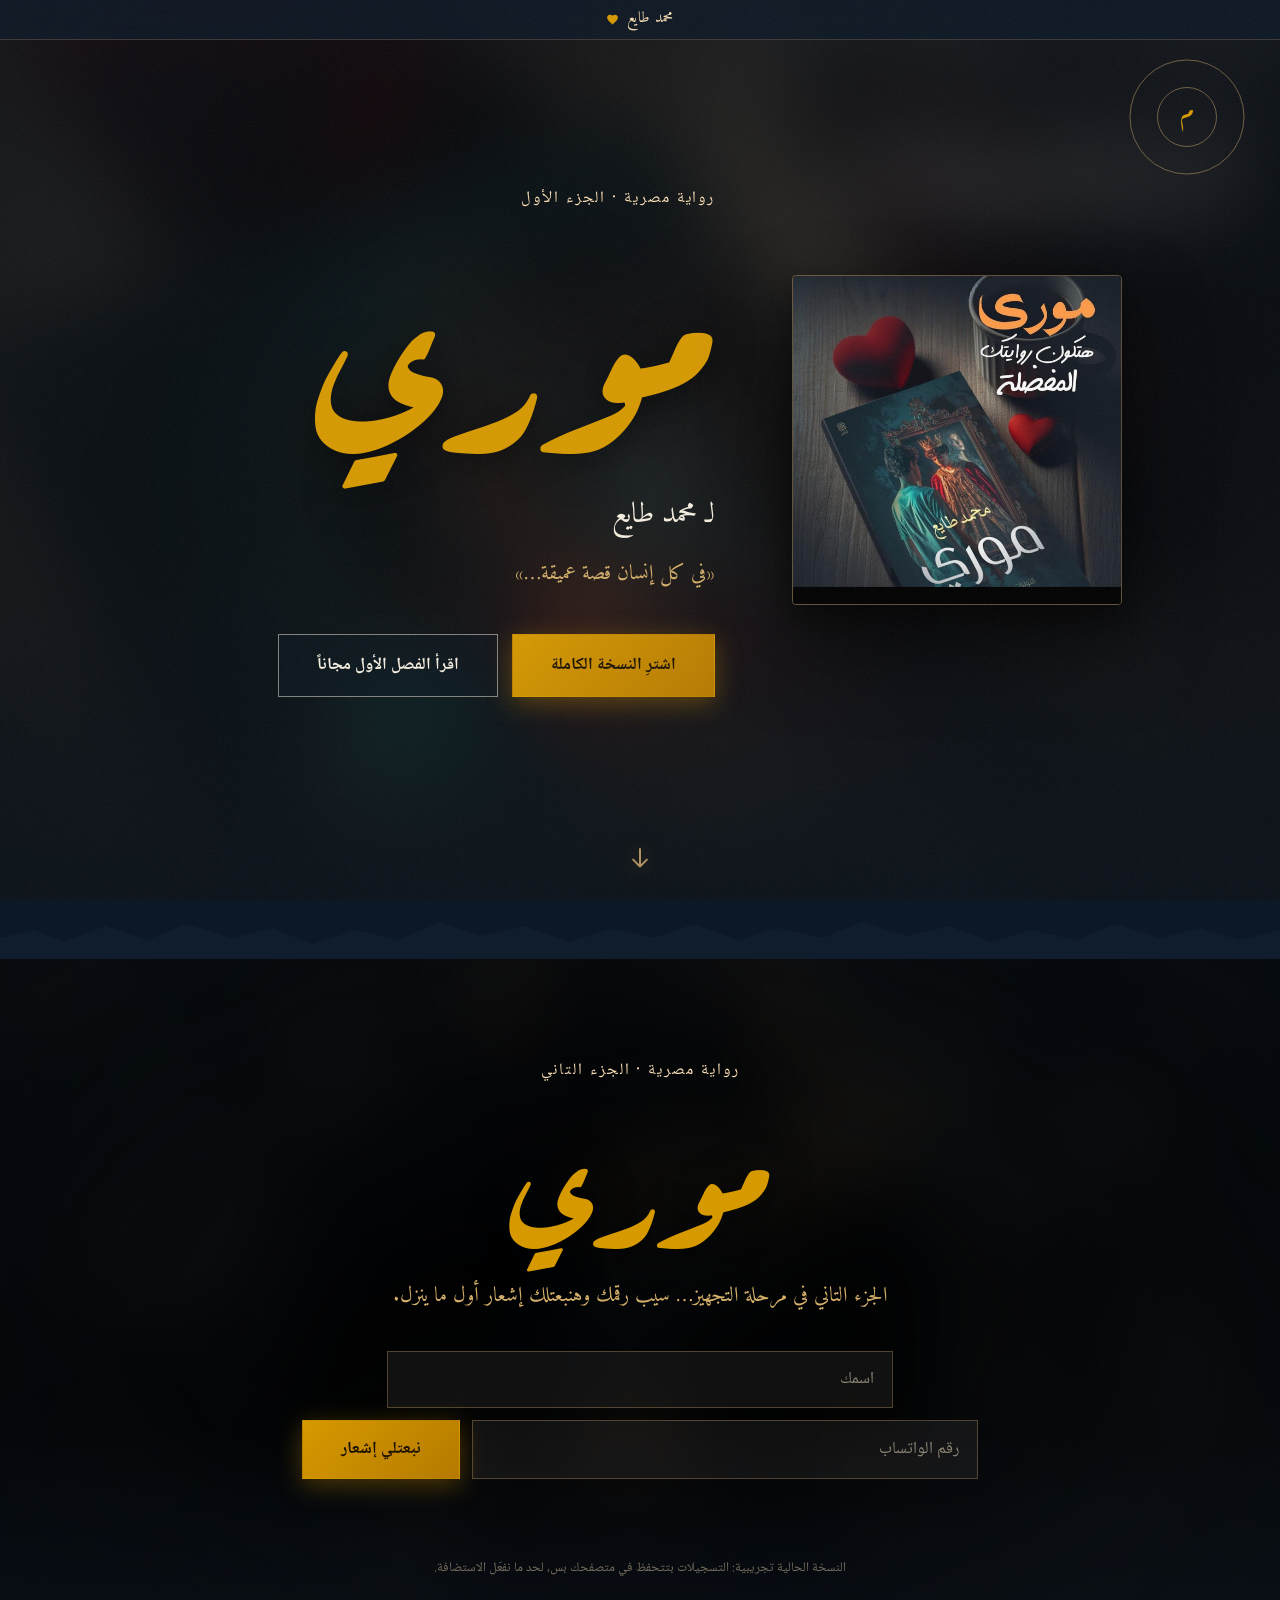
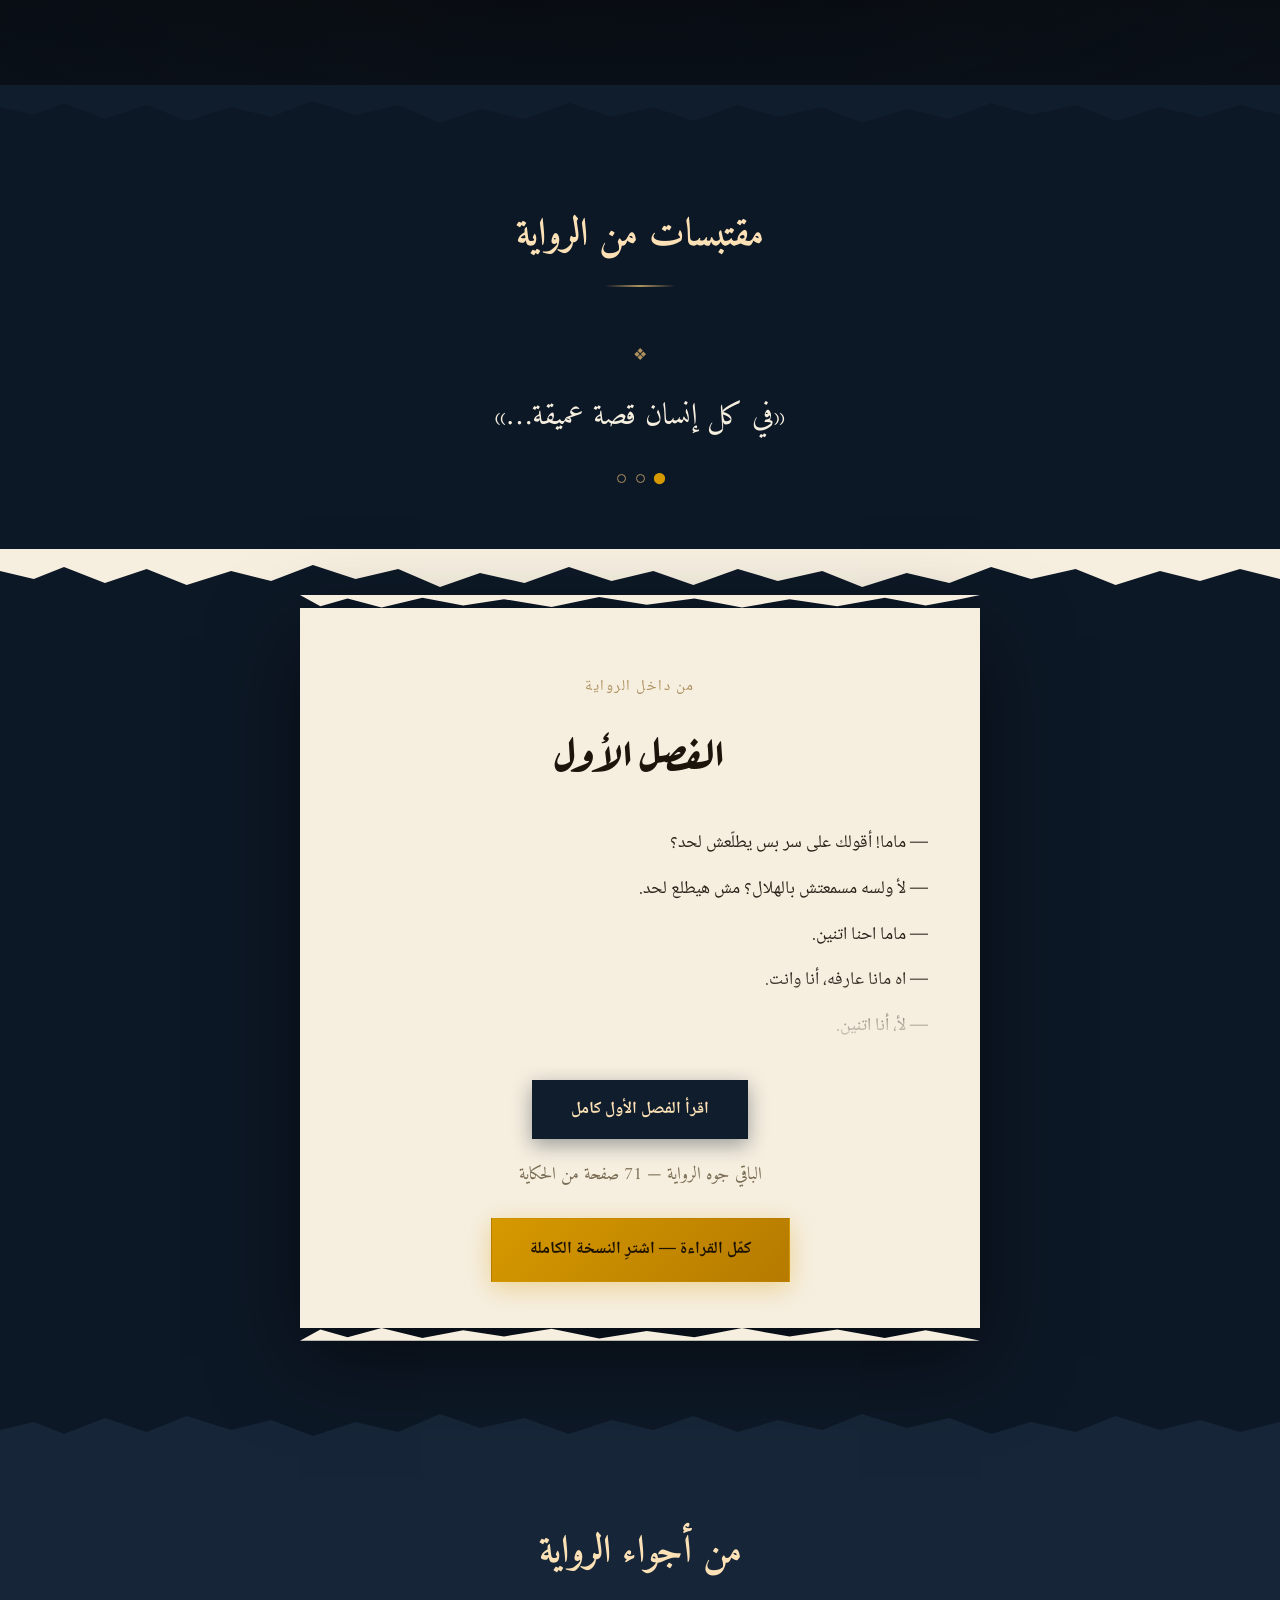
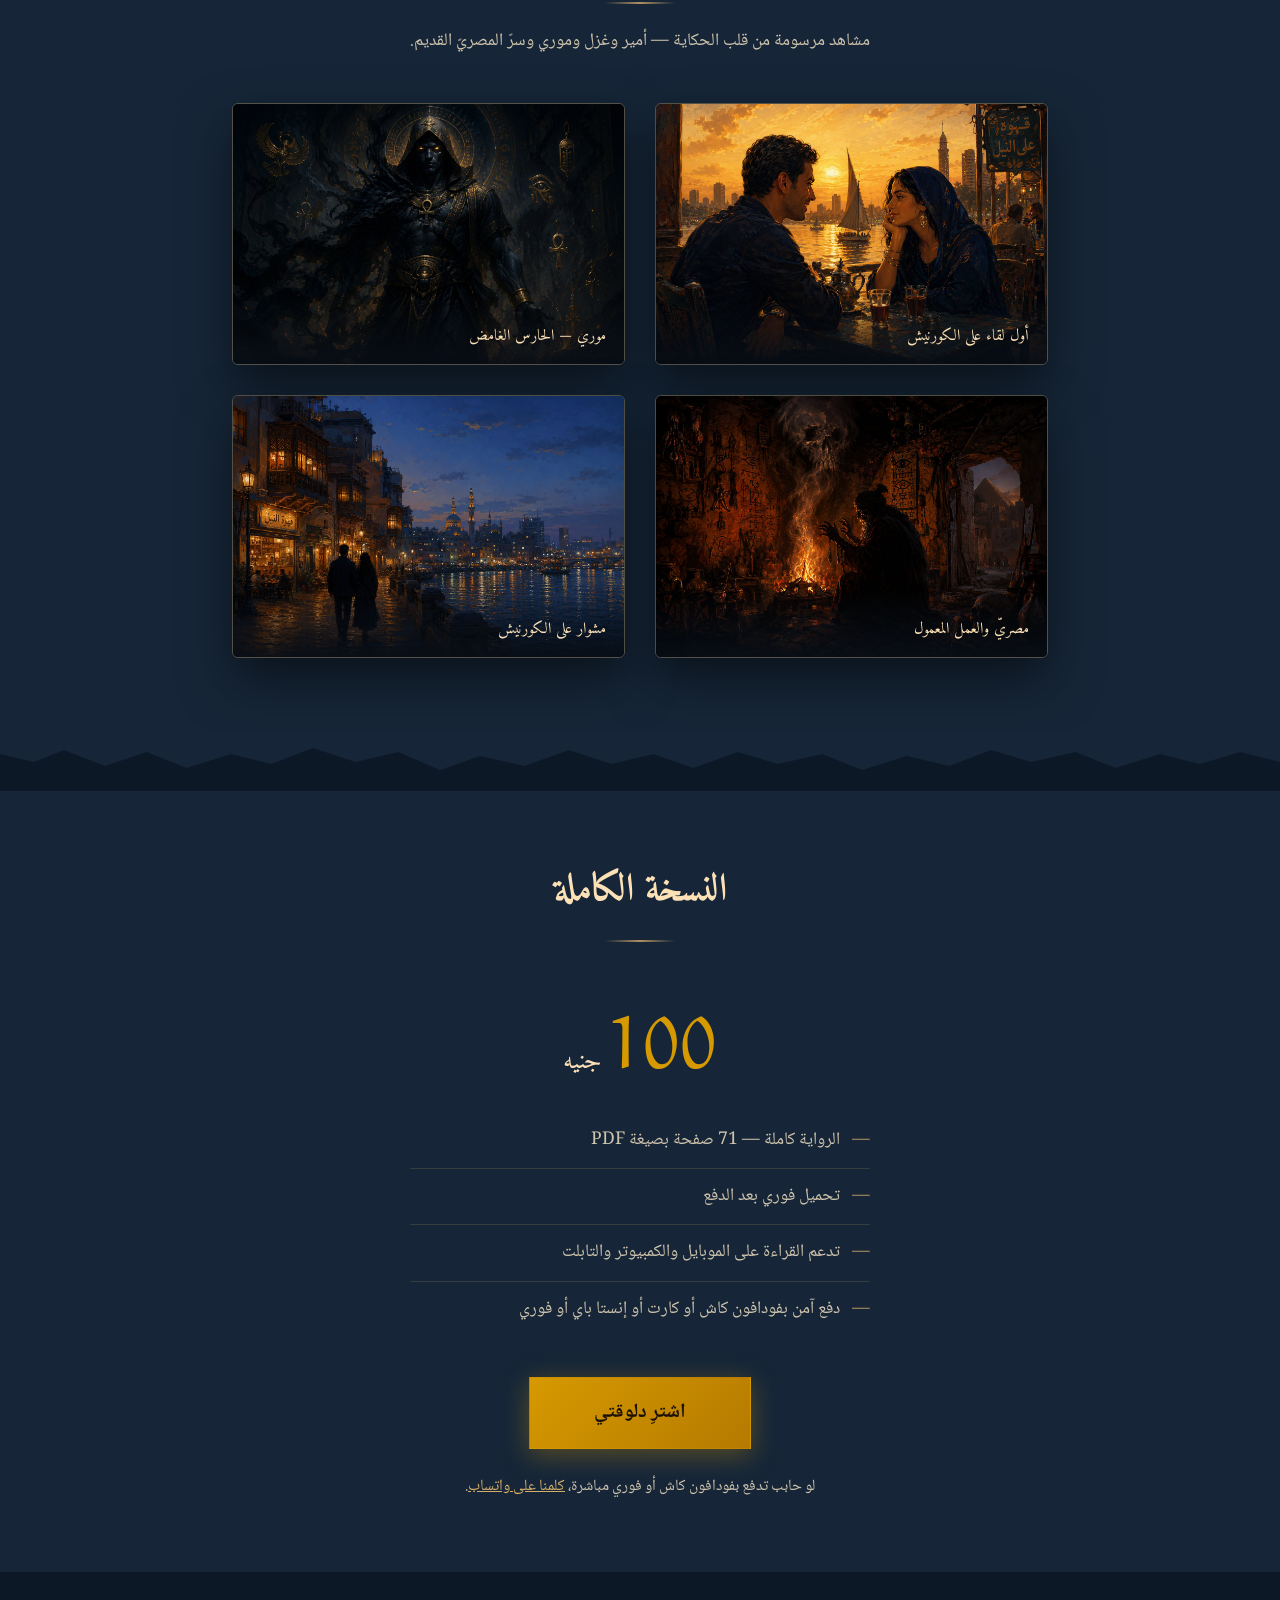
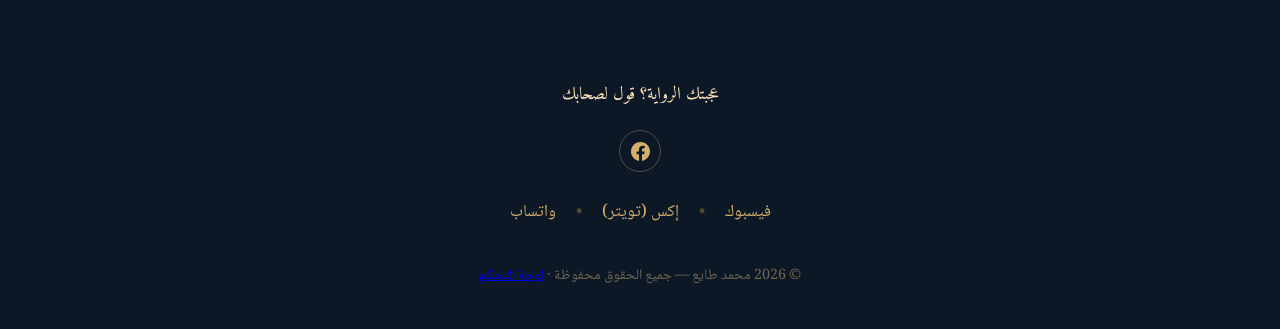
==== commit c4304eaf: "Add files via upload" ====
--- a/app/index.html
+++ b/app/index.html
@@ -102,7 +102,72 @@
 
     <!-- فاصل ورقي ممزق -->
     <svg class="tear" viewBox="0 0 1440 60" preserveAspectRatio="none" aria-hidden="true">
-        <path fill="#0d1826" d="M0,60 L0,38 L38,30 L72,42 L118,26 L165,40 L210,24 L260,38 L305,28 L352,44 L400,30 L448,40 L495,22 L540,36 L590,26 L640,42 L688,28 L735,38 L780,24 L830,40 L875,28 L925,38 L970,22 L1020,36 L1068,26 L1115,42 L1160,30 L1210,40 L1255,24 L1305,38 L1350,28 L1395,40 L1440,30 L1440,60 Z"></path>
+        <path fill="#101d2c" d="M0,60 L0,38 L38,30 L72,42 L118,26 L165,40 L210,24 L260,38 L305,28 L352,44 L400,30 L448,40 L495,22 L540,36 L590,26 L640,42 L688,28 L735,38 L780,24 L830,40 L875,28 L925,38 L970,22 L1020,36 L1068,26 L1115,42 L1160,30 L1210,40 L1255,24 L1305,38 L1350,28 L1395,40 L1440,30 L1440,60 Z"></path>
+    </svg>
+
+    <!-- ============ الجزء التاني — بنفس طراز الواجهة ============ -->
+    <section class="part2" id="part2">
+        <div class="hero-ambience" aria-hidden="true">
+            <img src="scene-mory.jpg" alt="" id="p2BgImg">
+        </div>
+        <div class="hero-shade" aria-hidden="true"></div>
+
+        <!-- حالة: لسه متنشرش -->
+        <div class="wrap part2-pending reveal" id="part2Pending">
+            <p class="kicker">رواية مصرية &middot; الجزء التاني</p>
+            <h2 class="title part2-title">موري</h2>
+            <p class="tagline">الجزء التاني في مرحلة التجهيز&hellip; سيب رقمك وهنبعتلك إشعار أول ما ينزل.</p>
+            <form id="notifyForm" class="notify-form" novalidate>
+                <label class="sr-only" for="notifyName">الاسم</label>
+                <input type="text" id="notifyName" name="name" placeholder="اسمك" required>
+                <label class="sr-only" for="notifyPhone">رقم الواتساب</label>
+                <input type="tel" id="notifyPhone" name="phone" placeholder="رقم الواتساب" dir="rtl" required>
+                <button type="submit" class="btn btn-gold">نبعتلي إشعار</button>
+            </form>
+            <p id="notifyMsg" class="notify-msg" role="status"></p>
+            <p class="notify-foot">النسخة الحالية تجريبية: التسجيلات بتتحفظ في متصفحك بس، لحد ما نفعّل الاستضافة.</p>
+        </div>
+
+        <!-- حالة: متاح للشراء — بنفس طراز واجهة الجزء الأول -->
+        <div class="wrap" id="part2Live" hidden>
+            <div id="downloadSection2" class="download-banner" hidden>
+                <h2>🎉 شكراً لشرائك!</h2>
+                <p>الجزء التاني جاهز ليك دلوقتي.</p>
+                <a href="#" id="dlPart2" download class="btn btn-green">تحميل الجزء التاني (PDF)</a>
+            </div>
+
+            <div class="part2-hero-grid">
+                <div class="part2-hero-text">
+                    <p class="kicker">رواية مصرية &middot; الجزء التاني</p>
+
+                    <figure id="backCoverWrap2" class="back-cover" hidden>
+                        <img id="p2BackImg" src="" alt="الغلاف الخلفي للجزء التاني">
+                        <figcaption>من قلب الغلاف</figcaption>
+                    </figure>
+
+                    <h2 class="title part2-title" id="part2Title">موري — الجزء التاني</h2>
+                    <p class="author">لـ محمد طايع</p>
+                    <p class="price"><span class="amount" id="part2PriceLabel">100</span> <span class="currency">جنيه</span></p>
+                    <ul class="included">
+                        <li>الجزء التاني كامل &mdash; تكملة الحكاية بصيغة PDF</li>
+                        <li>تحميل فوري بعد الدفع</li>
+                        <li>تدعم القراءة على الموبايل والكمبيوتر والتابلت</li>
+                        <li>دفع آمن بفودافون كاش أو كارت أو إنستا باي أو فوري</li>
+                    </ul>
+                    <button id="buyPart2Btn" class="btn btn-gold btn-big">اشترِ الجزء التاني</button>
+                    <p class="pay-note">لو حابب تدفع بفودافون كاش أو فوري مباشرة، <a href="#" id="whatsappOrder2">كلمنا على واتساب</a>.</p>
+                </div>
+
+                <figure class="hero-book part2-book" id="part2Covers" hidden>
+                    <img id="p2FrontImg" src="" alt="غلاف الجزء التاني">
+                </figure>
+            </div>
+        </div>
+    </section>
+
+    <!-- فاصل ورقي ممزق -->
+    <svg class="tear flip" viewBox="0 0 1440 60" preserveAspectRatio="none" aria-hidden="true">
+        <path fill="#101d2c" d="M0,60 L0,38 L38,30 L72,42 L118,26 L165,40 L210,24 L260,38 L305,28 L352,44 L400,30 L448,40 L495,22 L540,36 L590,26 L640,42 L688,28 L735,38 L780,24 L830,40 L875,28 L925,38 L970,22 L1020,36 L1068,26 L1115,42 L1160,30 L1210,40 L1255,24 L1305,38 L1350,28 L1395,40 L1440,30 L1440,60 Z"></path>
     </svg>
 
     <!-- ============ مقتبسات ============ -->
@@ -216,53 +281,10 @@
         </div>
     </section>
 
-    <!-- ============ الجزء التاني ============ -->
-    <section class="part2" id="part2">
-        <!-- حالة: لسه متنشرش -->
-        <div class="wrap reveal" id="part2Pending">
-            <p class="part2-mark" aria-hidden="true">❖</p>
-            <h2>الجزء التاني</h2>
-            <p class="part2-sub">في مرحلة التجهيز&hellip; سيب رقمك وهنبعتلك إشعار أول ما ينزل.</p>
-            <form id="notifyForm" class="notify-form" novalidate>
-                <label class="sr-only" for="notifyName">الاسم</label>
-                <input type="text" id="notifyName" name="name" placeholder="اسمك" required>
-                <label class="sr-only" for="notifyPhone">رقم الواتساب</label>
-                <input type="tel" id="notifyPhone" name="phone" placeholder="رقم الواتساب" dir="rtl" required>
-                <button type="submit" class="btn btn-gold">نبعتلي إشعار</button>
-            </form>
-            <p id="notifyMsg" class="notify-msg" role="status"></p>
-            <p class="notify-foot">النسخة الحالية تجريبية: التسجيلات بتتحفظ في متصفحك بس، لحد ما نفعّل الاستضافة.</p>
-        </div>
-
-        <!-- حالة: متاح للشراء — بنفس شكل قسم الجزء الأول -->
-        <div class="wrap" id="part2Live" hidden>
-            <div id="downloadSection2" class="download-banner" hidden>
-                <h2>🎉 شكراً لشرائك!</h2>
-                <p>الجزء التاني جاهز ليك دلوقتي.</p>
-                <a href="#" id="dlPart2" download class="btn btn-green">تحميل الجزء التاني (PDF)</a>
-            </div>
-
-            <figure class="hero-book part2-book" id="part2Covers" hidden>
-                <img id="p2FrontImg" src="" alt="غلاف الجزء التاني">
-            </figure>
-
-            <h2 class="section-title" id="part2Title">موري — الجزء التاني</h2>
-            <p class="price"><span class="amount" id="part2PriceLabel">100</span> <span class="currency">جنيه</span></p>
-            <ul class="included">
-                <li>الجزء التاني كامل &mdash; تكملة الحكاية بصيغة PDF</li>
-                <li>تحميل فوري بعد الدفع</li>
-                <li>تدعم القراءة على الموبايل والكمبيوتر والتابلت</li>
-                <li>دفع آمن بفودافون كاش أو كارت أو إنستا باي أو فوري</li>
-            </ul>
-            <button id="buyPart2Btn" class="btn btn-gold btn-big">اشترِ الجزء التاني</button>
-            <p class="pay-note">لو حابب تدفع بفودافون كاش أو فوري مباشرة، <a href="#" id="whatsappOrder2">كلمنا على واتساب</a>.</p>
-
-            <figure id="backCoverWrap2" class="back-cover" hidden>
-                <img id="p2BackImg" src="" alt="الغلاف الخلفي للجزء التاني">
-                <figcaption>من قلب الغلاف</figcaption>
-            </figure>
-        </div>
-    </section>
+    <!-- فاصل ورقي ممزق -->
+    <svg class="tear" viewBox="0 0 1440 60" preserveAspectRatio="none" aria-hidden="true">
+        <path fill="#0d1826" d="M0,60 L0,38 L38,30 L72,42 L118,26 L165,40 L210,24 L260,38 L305,28 L352,44 L400,30 L448,40 L495,22 L540,36 L590,26 L640,42 L688,28 L735,38 L780,24 L830,40 L875,28 L925,38 L970,22 L1020,36 L1068,26 L1115,42 L1160,30 L1210,40 L1255,24 L1305,38 L1350,28 L1395,40 L1440,30 L1440,60 Z"></path>
+    </svg>
 
     <!-- ============ التذييل ============ -->
     <footer class="footer">
@@ -326,19 +348,33 @@
 
                 <p id="payMsg" class="pay-msg" role="alert"></p>
                 <div id="qrBox" class="qr-box" hidden>
-                    <p class="qr-title">امسح الكود بالتطبيق وحوّل <span id="qrAmount"></span> جنيه مباشرة:</p>
-                    <div class="qr-codes">
-                        <figure class="qr-item" id="qrInstapayWrap" hidden>
-                            <img id="qrInstapayImg" src="" alt="كود إنستا باي للتحويل">
-                            <figcaption>إنستا باي</figcaption>
-                        </figure>
-                        <figure class="qr-item" id="qrVodafoneWrap" hidden>
-                            <img id="qrVodafoneImg" src="" alt="كود فودافون كاش للتحويل">
-                            <figcaption>فودافون كاش</figcaption>
-                        </figure>
+                    <!-- الخطوة 1: اختيار الطريقة -->
+                    <div id="qrPick">
+                        <p class="qr-title">اختار طريقة التحويل — <span id="qrAmount"></span> جنيه:</p>
+                        <div class="qr-pick-row">
+                            <button type="button" class="qr-pick" id="qrPickInstapay">
+                                <span class="qr-pick-name">إنستا باي</span>
+                                <span class="qr-pick-tag">تحويل بنكي فوري</span>
+                            </button>
+                            <button type="button" class="qr-pick" id="qrPickVodafone">
+                                <span class="qr-pick-name">فودافون كاش</span>
+                                <span class="qr-pick-tag">محفظة موبايل</span>
+                            </button>
+                        </div>
                     </div>
-                    <p class="qr-note" id="qrNote">بعد التحويل اضغط «أنا حوّلت» وابعتلي إشعار التحويل على واتساب عشان نبعتلك الرواية فوراً.</p>
-                    <button type="button" class="btn btn-green" id="qrConfirmBtn">أنا حوّلت — تأكيد على واتساب</button>
+                    <!-- الخطوة 2: الكود المولّد -->
+                    <div id="qrShow" hidden>
+                        <p class="qr-title">امسح الكود من تطبيق <span id="qrShowMethod"></span>:</p>
+                        <div class="qr-canvas-wrap">
+                            <div id="qrCanvas"></div>
+                        </div>
+                        <p class="qr-raw" id="qrRaw" dir="ltr"></p>
+                        <p class="qr-note">بعد التحويل اضغط «أنا حوّلت» وابعتلي إشعار التحويل على واتساب عشان نبعتلك الرواية فوراً.</p>
+                        <div class="qr-actions">
+                            <button type="button" class="btn btn-green" id="qrConfirmBtn">أنا حوّلت — تأكيد على واتساب</button>
+                            <button type="button" class="qr-back" id="qrBackBtn">← رجوع لاختيار الطريقة</button>
+                        </div>
+                    </div>
                 </div>
                 <div id="fawryBox" class="fawry-box" hidden>
                     <p>ادفع بالكود ده في أقرب كشك فوري:</p>
@@ -349,6 +385,7 @@
         </div>
     </div>
 
+    <script src="qrcode.min.js"></script>
     <script src="script.js"></script>
 </body>
 </html>
--- a/app/style.css
+++ b/app/style.css
@@ -677,74 +677,65 @@
     font-size: .98rem;
 }
 
-/* ============ الجزء التاني ============ */
+/* ============ الجزء التاني — بانل بطراز الواجهة ============ */
 .part2 {
+    position: relative;
+    overflow: hidden;
     background: var(--navy-ink);
-    padding: 70px 0;
     text-align: center;
 }
 
-.part2-mark {
-    color: var(--gold);
-    font-size: 1.6rem;
-    margin-bottom: 8px;
-}
-
-#part2Pending h2 {
-    font-family: var(--font-display);
-    font-weight: 700;
-    font-size: clamp(2.2rem, 7vw, 3.2rem);
-    color: var(--amber);
-    margin-bottom: 10px;
-}
-
-.part2-sub {
-    color: var(--ink-dim);
-    max-width: 480px;
-    margin: 0 auto 34px;
-}
-
-/* الجزء التاني لما يبقى متاح */
-.part2-grid {
+.part2 .wrap {
+    position: relative;
+    z-index: 2;
+    padding: 96px 22px 104px;
+}
+
+.part2-title {
+    font-size: clamp(4rem, 13vw, 8.5rem);
+    line-height: 1.3;
+}
+
+#part2Live .part2-title {
+    font-size: clamp(2.3rem, 6vw, 3.8rem);
+}
+
+.part2-pending .tagline {
+    margin-bottom: 34px;
+}
+
+/* نسخة «متاح للشراء» — شبكة زي الواجهة بالظبط */
+.part2-hero-grid {
     display: grid;
-    grid-template-columns: minmax(200px, 300px) 1fr;
-    gap: clamp(30px, 5vw, 70px);
+    grid-template-columns: 1fr minmax(230px, 330px);
+    gap: clamp(36px, 6vw, 80px);
     align-items: center;
     text-align: right;
-}
-
-.part2-grid .part2-mark,
-.part2-grid h2,
-.part2-grid .part2-sub {
-    text-align: right;
-    margin-inline-start: 0;
-}
-
-.part2-grid .part2-sub { margin: 0 0 30px; }
-
-.part2-grid .pay-note { margin-top: 18px; }
-
-.part2-covers {
-    margin: 0;
-    display: flex;
-    gap: 14px;
-    align-items: flex-start;
-    justify-self: center;
-}
-
-.part2-covers img {
-    width: 100%;
-    max-width: 210px;
-    border-radius: 4px;
-    border: 1px solid rgba(175, 145, 95, .5);
-    box-shadow: 0 26px 60px rgba(0, 0, 0, .6);
-}
-
-.part2-covers img#p2BackImg { max-width: 170px; }
+    max-width: 1020px;
+    margin: 0 auto;
+}
+
+.part2-hero-text .price {
+    margin: 14px 0 18px;
+}
+
+.part2-hero-text .included {
+    margin: 0 0 32px;
+}
+
+.part2-hero-text .back-cover {
+    margin: 0 0 20px;
+    max-width: 185px;
+}
+
+.part2-hero-text .pay-note {
+    margin-top: 20px;
+}
 
 /* الغلاف الأمامي للجزء التاني — بنفس طراز غلاف الجزء الأول */
 .part2-book {
-    margin: 0 auto 48px;
+    margin: 0;
+    justify-self: center;
 }
 
 .part2-book img {
@@ -1032,34 +1023,84 @@
     margin-bottom: 14px;
 }
 
-.qr-codes {
-    display: flex;
-    gap: 18px;
+.qr-pick-row {
+    display: grid;
+    grid-template-columns: 1fr 1fr;
+    gap: 10px;
+}
+
+.qr-pick {
+    display: flex;
+    flex-direction: column;
+    gap: 4px;
+    align-items: center;
+    padding: 16px 12px;
+    background: rgba(13, 24, 38, .6);
+    border: 1px solid rgba(175, 145, 95, .35);
+    color: var(--ink);
+    font-family: var(--font-body);
+    cursor: pointer;
+    transition: border-color .3s, background .3s;
+}
+
+.qr-pick:hover {
+    border-color: var(--amber);
+    background: rgba(215, 153, 0, .1);
+}
+
+.qr-pick-name {
+    font-size: 1.1rem;
+    font-weight: 700;
+}
+
+.qr-pick-tag {
+    font-size: .8rem;
+    color: var(--ink-dim);
+}
+
+.qr-canvas-wrap {
+    display: flex;
     justify-content: center;
-    flex-wrap: wrap;
-    margin-bottom: 12px;
-}
-
-.qr-item {
-    margin: 0;
-}
-
-.qr-item img {
+    margin-bottom: 10px;
+}
+
+.qr-canvas-wrap #qrCanvas {
+    background: #fff;
+    padding: 10px;
+    border-radius: 10px;
+    line-height: 0;
+}
+
+.qr-canvas-wrap #qrCanvas img,
+.qr-canvas-wrap #qrCanvas canvas {
     display: block;
-    width: 168px;
-    height: 168px;
-    object-fit: contain;
-    background: #fff;
-    padding: 8px;
-    border-radius: 8px;
-}
-
-.qr-item figcaption {
-    margin-top: 8px;
+}
+
+.qr-raw {
     color: var(--gold-bright);
-    font-family: var(--font-head);
-    font-size: .92rem;
-}
+    font-size: .95rem;
+    margin-bottom: 10px;
+    word-break: break-all;
+}
+
+.qr-actions {
+    display: flex;
+    flex-direction: column;
+    gap: 10px;
+    align-items: center;
+}
+
+.qr-back {
+    background: none;
+    border: none;
+    color: var(--ink-dim);
+    font-family: var(--font-body);
+    font-size: .9rem;
+    cursor: pointer;
+    transition: color .3s;
+}
+
+.qr-back:hover { color: var(--cream); }
 
 .qr-note {
     color: var(--ink-dim);
@@ -1130,15 +1171,29 @@
         inset-inline-start: 16px;
     }
 
-    .part2-grid { grid-template-columns: 1fr; }
-
-    .part2-covers { justify-content: center; }
+    .part2-hero-grid {
+        grid-template-columns: 1fr;
+        gap: 34px;
+        text-align: center;
+    }
+
+    .part2-book { order: -1; }
+
+    .part2-book img { max-width: 230px; }
+
+    .part2-hero-text .back-cover {
+        margin: 0 auto 18px;
+    }
+
+    .part2 .wrap { padding: 70px 22px 78px; }
 
     .gallery-grid { grid-template-columns: 1fr; }
 
     .paper { padding: 54px 26px 36px; }
 
     .methods { grid-template-columns: 1fr; }
+
+    .qr-pick-row { grid-template-columns: 1fr; }
 
     .hero-cta .btn { width: 100%; max-width: 320px; }
 
